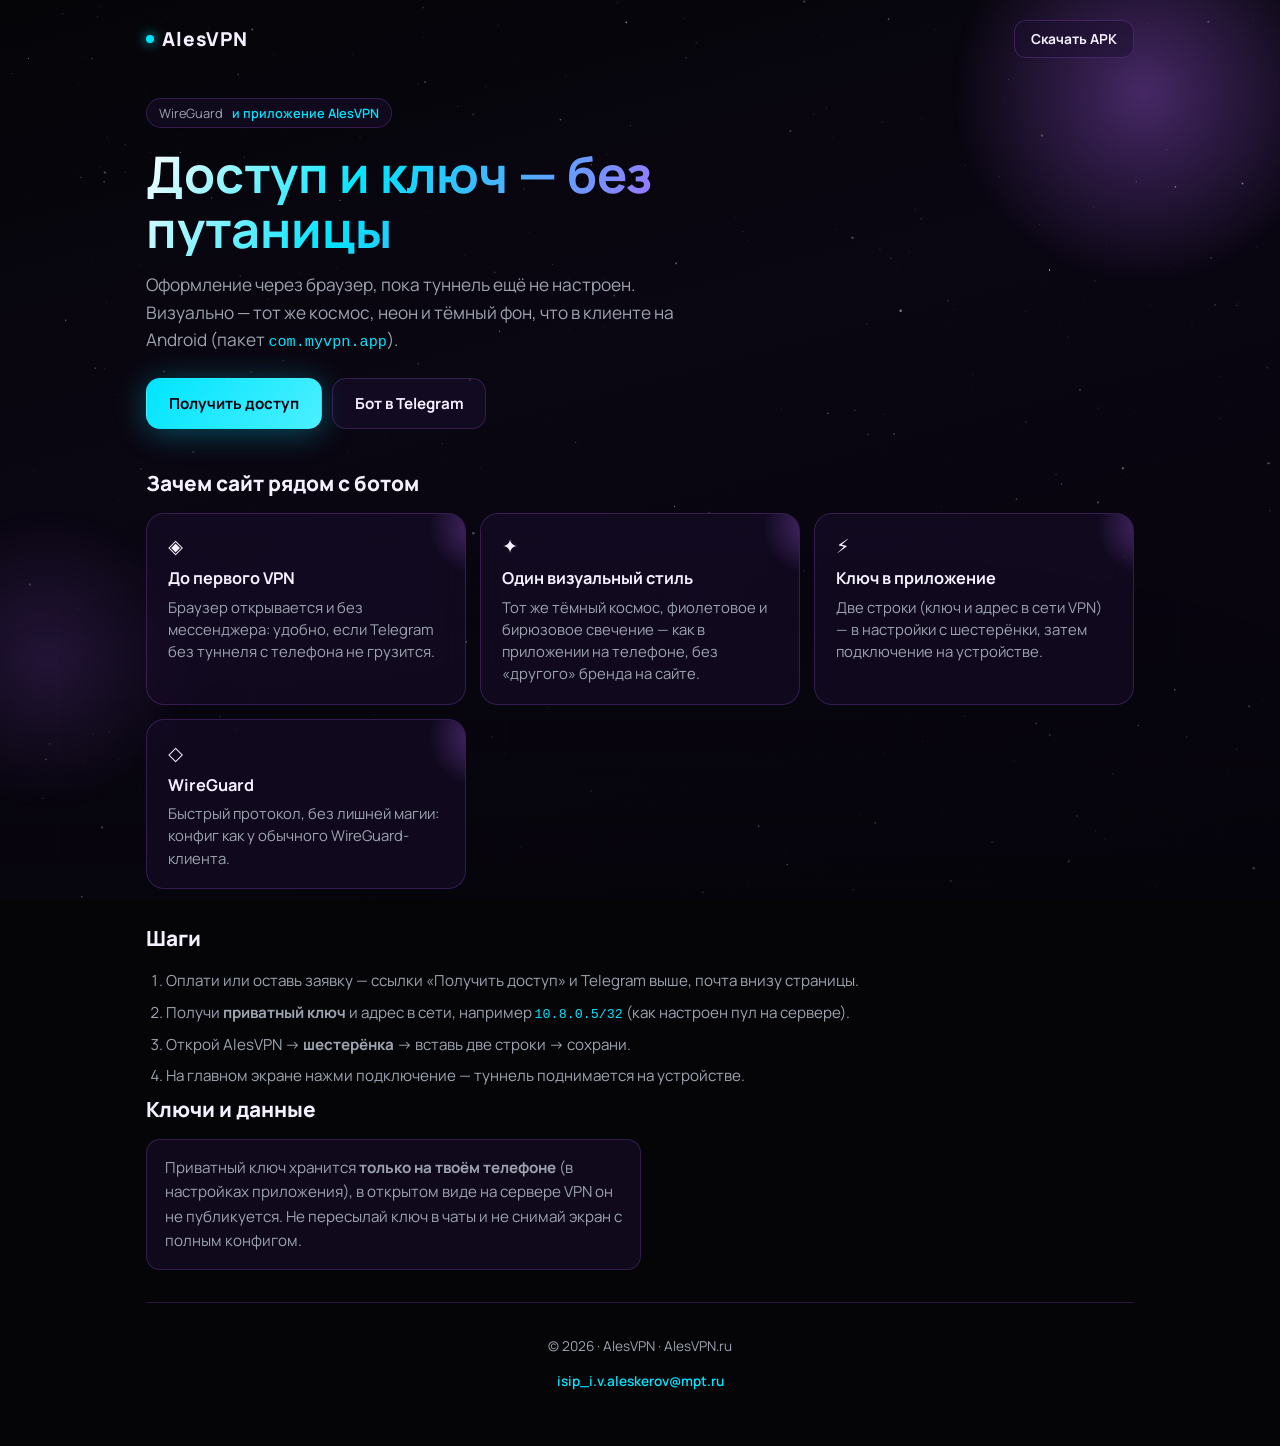
==== web/index.html @ f2de5a27 "button with apk" ====
<!DOCTYPE html>
<html lang="ru">
  <head>
    <meta charset="utf-8" />
    <meta name="viewport" content="width=device-width, initial-scale=1" />
    <meta name="color-scheme" content="dark" />
    <meta name="theme-color" content="#050508" />
    <meta
      name="description"
      content="AlesVPN — WireGuard VPN. Оформление доступа, ключ в приложение для Android. Космическая тёмная тема."
    />
    <meta property="og:title" content="AlesVPN" />
    <meta
      property="og:description"
      content="Доступ и ключ в одном ритме с приложением. WireGuard, неон, тёмный космос."
    />
    <meta property="og:type" content="website" />
    <meta property="og:locale" content="ru_RU" />
    <title>AlesVPN — доступ</title>
    <link rel="icon" href="assets/favicon.svg" type="image/svg+xml" />
    <link rel="preconnect" href="https://fonts.googleapis.com" />
    <link rel="preconnect" href="https://fonts.gstatic.com" crossorigin />
    <link
      href="https://fonts.googleapis.com/css2?family=Manrope:wght@500;600;700;800&display=swap"
      rel="stylesheet"
    />
    <link rel="stylesheet" href="assets/style.css" />
  </head>
  <body>
    <a class="skip-link" href="#content">К содержанию</a>
    <div id="bg" aria-hidden="true">
      <div class="stars-css"></div>
      <div class="stars-css-dense" aria-hidden="true"></div>
      <div class="stars-tile" aria-hidden="true"></div>
      <div class="stars-tile stars-tile-b" aria-hidden="true"></div>
      <canvas id="star-canvas" aria-hidden="true"></canvas>
      <div class="comets" aria-hidden="true">
        <span
          class="comet"
          style="--comet-dur: 13s; --comet-delay: 0s; --comet-rot: atan2(70vh, 85vw); --comet-sx: 5vw; --comet-sy: 8vh; --comet-ex: 90vw; --comet-ey: 78vh; --comet-scale: 0.9"
        ></span>
        <span
          class="comet"
          style="--comet-dur: 17s; --comet-delay: 3.2s; --comet-rot: atan2(48vh, 75vw); --comet-sx: 20vw; --comet-sy: 2vh; --comet-ex: 95vw; --comet-ey: 50vh; --comet-scale: 0.75"
        ></span>
        <span
          class="comet"
          style="--comet-dur: 11s; --comet-delay: 6.5s; --comet-rot: atan2(55vh, 82vw); --comet-sx: -2vw; --comet-sy: 35vh; --comet-ex: 80vw; --comet-ey: 90vh; --comet-scale: 0.65"
        ></span>
        <span
          class="comet"
          style="--comet-dur: 20s; --comet-delay: 1.8s; --comet-rot: atan2(86vh, 69vw); --comet-sx: 3vw; --comet-sy: 2vh; --comet-ex: 72vw; --comet-ey: 88vh; --comet-scale: 0.7"
        ></span>
        <span
          class="comet"
          style="--comet-dur: 15s; --comet-delay: 8.2s; --comet-rot: atan2(38vh, 52vw); --comet-sx: 48vw; --comet-sy: 0vh; --comet-ex: 100vw; --comet-ey: 38vh; --comet-scale: 0.55"
        ></span>
      </div>
      <div class="glow-tr"></div>
      <div class="glow-bl"></div>
      <div class="earth"></div>
    </div>

    <div class="wrap" id="content">
      <header>
        <a class="logo" href="#" aria-label="AlesVPN — наверх">
          <span aria-hidden="true"></span>
          AlesVPN
        </a>
        <a
          class="header-download btn btn-ghost"
          id="link-apk"
          href="assets/alesvpn.apk"
          download="AlesVPN.apk"
          >Скачать APK</a
        >
      </header>

      <p class="pill">WireGuard <b>и приложение AlesVPN</b></p>
      <h1>Доступ и ключ — без путаницы</h1>
      <p class="sub">
        Оформление через браузер, пока туннель ещё не настроен. Визуально — тот
        же космос, неон и тёмный фон, что в клиенте на Android
        (пакет <code>com.myvpn.app</code>).
      </p>

      <p class="dns-hint" id="dns-hint" hidden>
        Если открываешь по <strong>IP</strong> — так и задумано, пока домен
        <strong>alesvpn.ru</strong> полностью не появится в глобальном DNS
        (обычно до суток после регистрации).
      </p>

      <div class="cta">
        <a
          class="btn btn-main"
          id="link-pay"
          href="https://alesvpn.ru/"
          >Получить доступ</a
        >
        <a
          class="btn btn-ghost"
          id="link-tg"
          href="https://t.me/AlesVPN_bot"
          target="_blank"
          rel="noopener noreferrer"
          >Бот в Telegram</a
        >
      </div>

      <h2 id="зачем">Зачем сайт рядом с ботом</h2>
      <div class="grid">
        <div class="card">
          <div class="ic" aria-hidden="true">◈</div>
          <h3>До первого VPN</h3>
          <p>
            Браузер открывается и без мессенджера: удобно, если Telegram без
            туннеля с телефона не грузится.
          </p>
        </div>
        <div class="card">
          <div class="ic" aria-hidden="true">✦</div>
          <h3>Один визуальный стиль</h3>
          <p>
            Тот же тёмный космос, фиолетовое и бирюзовое свечение — как в
            приложении на телефоне, без «другого» бренда на сайте.
          </p>
        </div>
        <div class="card">
          <div class="ic" aria-hidden="true">⚡</div>
          <h3>Ключ в приложение</h3>
          <p>
            Две строки (ключ и адрес в сети VPN) — в настройки с шестерёнки,
            затем подключение на устройстве.
          </p>
        </div>
        <div class="card">
          <div class="ic" aria-hidden="true">◇</div>
          <h3>WireGuard</h3>
          <p>
            Быстрый протокол, без лишней магии: конфиг как у обычного
            WireGuard-клиента.
          </p>
        </div>
      </div>

      <h2 id="шаги">Шаги</h2>
      <ol class="steps">
        <li>
          Оплати или оставь заявку — ссылки «Получить доступ» и Telegram выше, почта
          внизу страницы.
        </li>
        <li>
          Получи <strong>приватный ключ</strong> и адрес в сети, например
          <code>10.8.0.5/32</code> (как настроен пул на сервере).
        </li>
        <li>Открой AlesVPN → <strong>шестерёнка</strong> → вставь две строки → сохрани.</li>
        <li>На главном экране нажми подключение — туннель поднимается на устройстве.</li>
      </ol>

      <h2 id="безопасность">Ключи и данные</h2>
      <p class="security">
        Приватный ключ хранится <strong>только на твоём телефоне</strong> (в
        настройках приложения), в открытом виде на сервере VPN он не
        публикуется. Не пересылай ключ в чаты и не снимай экран с полным
        конфигом.
      </p>

      <footer>
        <p id="y">AlesVPN · AlesVPN.ru</p>
        <p class="footer-email">isip_i.v.aleskerov@mpt.ru</p>
      </footer>
    </div>

    <div
      id="config"
      data-pay="https://alesvpn.ru/"
      data-tg="https://t.me/AlesVPN_bot"
      data-apk="assets/alesvpn.apk"
      hidden
    ></div>
    <script>
      (function () {
        var n = document.getElementById("config");
        if (n) {
          var p = n.getAttribute("data-pay");
          var t = n.getAttribute("data-tg");
          var k = n.getAttribute("data-apk");
          if (p) {
            var a = document.getElementById("link-pay");
            if (a) a.href = p;
          }
          if (t) {
            var b = document.getElementById("link-tg");
            if (b) b.href = t;
          }
          if (k) {
            var d = document.getElementById("link-apk");
            if (d) {
              d.href = k;
            }
          }
        }
        var y = document.getElementById("y");
        if (y) {
          y.textContent =
            "© " + new Date().getFullYear() + " · AlesVPN · AlesVPN.ru";
        }
        var h = document.getElementById("dns-hint");
        if (h && /^\d{1,3}(\.\d{1,3}){3}$/.test(location.hostname)) {
          h.hidden = false;
        }
      })();
    </script>
    <script src="assets/stars.js" defer></script>
  </body>
</html>
---- web/assets/style.css ----
/* AlesVPN — согласовано с Android theme (Color.kt, NeonBackground) */
:root {
  --bg-0: #050508;
  --bg-1: #0a0612;
  --purple: #b366ff;
  --purple-dim: #6b3fa0;
  --cyan: #00e5ff;
  --text: #f5f0ff;
  --muted: #9ca3af;
  --glass: rgba(27, 15, 46, 0.5);
  --line: rgba(179, 102, 255, 0.22);
  --font: "Manrope", system-ui, sans-serif;
}

* {
  box-sizing: border-box;
}
::selection {
  background: color-mix(in srgb, var(--purple) 45%, transparent);
  color: var(--text);
}
html {
  scroll-behavior: smooth;
}
body {
  margin: 0;
  min-height: 100vh;
  color: var(--text);
  font-family: var(--font);
  background: var(--bg-0);
}
.skip-link {
  position: absolute;
  left: -9999px;
  z-index: 100;
  padding: 0.5rem 1rem;
  background: var(--cyan);
  color: #0a040e;
  font-weight: 700;
  border-radius: 8px;
}
.skip-link:focus {
  left: 0.75rem;
  top: 0.75rem;
}

#bg {
  position: fixed;
  inset: 0;
  z-index: 0;
  isolation: isolate;
  background: linear-gradient(165deg, var(--bg-0), var(--bg-1) 40%, #06040c);
  pointer-events: none;
}

.stars-css {
  position: absolute;
  inset: 0;
  background-image: radial-gradient(1.2px 1.2px at 15% 20%, #fff3 0 50%, transparent 52%),
    radial-gradient(1px 1px at 55% 65%, rgba(0, 229, 255, 0.2) 0 50%, transparent 52%),
    radial-gradient(1.4px 1.4px at 82% 30%, #fffa 0 50%, transparent 52%),
    radial-gradient(0.8px 0.8px at 40% 80%, #fff2 0 50%, transparent 52%),
    radial-gradient(1.1px 1.1px at 6% 45%, #fff2 0 50%, transparent 52%),
    radial-gradient(0.9px 0.9px at 33% 12%, rgba(255, 255, 255, 0.2) 0 50%, transparent 52%),
    radial-gradient(1px 1px at 91% 72%, #fff1 0 50%, transparent 52%),
    radial-gradient(0.7px 0.7px at 48% 91%, rgba(0, 229, 255, 0.12) 0 50%, transparent 52%);
  background-size: 110% 110%, 100% 100%, 100% 100%, 100% 100%, 100% 100%, 100% 100%,
    100% 100%, 100% 100%;
  animation: shift 100s ease-in-out infinite;
  opacity: 0.86;
}

/* Статичный плотный слой — мелкие точки по всему экрану */
.stars-css-dense {
  position: absolute;
  inset: 0;
  opacity: 0.68;
  background-image: radial-gradient(0.55px 0.55px at 3% 7%, rgba(255, 255, 255, 0.4), transparent),
    radial-gradient(0.5px 0.5px at 11% 19%, rgba(255, 255, 255, 0.32), transparent),
    radial-gradient(0.45px 0.45px at 19% 4%, rgba(0, 229, 255, 0.2), transparent),
    radial-gradient(0.5px 0.5px at 27% 14%, rgba(255, 255, 255, 0.28), transparent),
    radial-gradient(0.55px 0.55px at 35% 28%, rgba(255, 255, 255, 0.35), transparent),
    radial-gradient(0.4px 0.4px at 44% 9%, rgba(255, 255, 255, 0.25), transparent),
    radial-gradient(0.5px 0.5px at 52% 21%, rgba(179, 102, 255, 0.18), transparent),
    radial-gradient(0.45px 0.45px at 60% 6%, rgba(255, 255, 255, 0.3), transparent),
    radial-gradient(0.5px 0.5px at 68% 18%, rgba(255, 255, 255, 0.26), transparent),
    radial-gradient(0.45px 0.45px at 76% 3%, rgba(0, 229, 255, 0.15), transparent),
    radial-gradient(0.5px 0.5px at 84% 15%, rgba(255, 255, 255, 0.33), transparent),
    radial-gradient(0.4px 0.4px at 92% 27%, rgba(255, 255, 255, 0.22), transparent),
    radial-gradient(0.5px 0.5px at 8% 35%, rgba(255, 255, 255, 0.3), transparent),
    radial-gradient(0.45px 0.45px at 16% 48%, rgba(255, 255, 255, 0.25), transparent),
    radial-gradient(0.5px 0.5px at 24% 40%, rgba(0, 229, 255, 0.14), transparent),
    radial-gradient(0.45px 0.45px at 32% 55%, rgba(255, 255, 255, 0.35), transparent),
    radial-gradient(0.5px 0.5px at 40% 45%, rgba(255, 255, 255, 0.28), transparent),
    radial-gradient(0.4px 0.4px at 48% 62%, rgba(179, 102, 255, 0.12), transparent),
    radial-gradient(0.5px 0.5px at 56% 50%, rgba(255, 255, 255, 0.32), transparent),
    radial-gradient(0.45px 0.45px at 64% 38%, rgba(255, 255, 255, 0.2), transparent),
    radial-gradient(0.5px 0.5px at 72% 57%, rgba(255, 255, 255, 0.27), transparent),
    radial-gradient(0.4px 0.4px at 80% 44%, rgba(0, 229, 255, 0.12), transparent),
    radial-gradient(0.5px 0.5px at 88% 52%, rgba(255, 255, 255, 0.34), transparent),
    radial-gradient(0.45px 0.45px at 96% 64%, rgba(255, 255, 255, 0.24), transparent),
    radial-gradient(0.5px 0.5px at 4% 72%, rgba(255, 255, 255, 0.3), transparent),
    radial-gradient(0.4px 0.4px at 13% 80%, rgba(255, 255, 255, 0.22), transparent),
    radial-gradient(0.5px 0.5px at 22% 68%, rgba(255, 255, 255, 0.32), transparent),
    radial-gradient(0.45px 0.45px at 31% 90%, rgba(0, 229, 255, 0.15), transparent),
    radial-gradient(0.5px 0.5px at 39% 75%, rgba(255, 255, 255, 0.26), transparent),
    radial-gradient(0.45px 0.45px at 47% 88%, rgba(255, 255, 255, 0.2), transparent),
    radial-gradient(0.4px 0.4px at 55% 70%, rgba(255, 255, 255, 0.28), transparent),
    radial-gradient(0.5px 0.5px at 63% 95%, rgba(179, 102, 255, 0.1), transparent),
    radial-gradient(0.5px 0.5px at 71% 78%, rgba(255, 255, 255, 0.33), transparent),
    radial-gradient(0.45px 0.45px at 79% 85%, rgba(255, 255, 255, 0.25), transparent),
    radial-gradient(0.5px 0.5px at 87% 73%, rgba(0, 229, 255, 0.11), transparent),
    radial-gradient(0.4px 0.4px at 95% 90%, rgba(255, 255, 255, 0.3), transparent),
    radial-gradient(0.45px 0.45px at 2% 58%, rgba(255, 255, 255, 0.2), transparent),
    radial-gradient(0.5px 0.5px at 97% 40%, rgba(255, 255, 255, 0.28), transparent);
  pointer-events: none;
}

/* Плитка 56×56 — повтор по всему вьюпорту, сотни мелких точек */
.stars-tile {
  position: absolute;
  inset: 0;
  pointer-events: none;
  opacity: 0.52;
  background-size: 56px 56px;
  background-repeat: repeat;
  background-image: radial-gradient(0.5px 0.5px at 3px 2px, rgba(255, 255, 255, 0.45), transparent),
    radial-gradient(0.4px 0.4px at 20px 20px, rgba(255, 255, 255, 0.32), transparent),
    radial-gradient(0.45px 0.45px at 37px 33px, rgba(0, 229, 255, 0.18), transparent),
    radial-gradient(0.35px 0.35px at 2px 4px, rgba(255, 255, 255, 0.25), transparent),
    radial-gradient(0.4px 0.4px at 19px 17px, rgba(255, 255, 255, 0.3), transparent),
    radial-gradient(0.4px 0.4px at 36px 30px, rgba(255, 255, 255, 0.22), transparent),
    radial-gradient(0.45px 0.45px at 12px 0px, rgba(255, 255, 255, 0.28), transparent),
    radial-gradient(0.35px 0.35px at 26px 13px, rgba(179, 102, 255, 0.12), transparent),
    radial-gradient(0.4px 0.4px at 11px 39px, rgba(255, 255, 255, 0.33), transparent),
    radial-gradient(0.4px 0.4px at 28px 6px, rgba(0, 229, 255, 0.1), transparent),
    radial-gradient(0.4px 0.4px at 45px 1px, rgba(255, 255, 255, 0.2), transparent),
    radial-gradient(0.4px 0.4px at 9px 18px, rgba(255, 255, 255, 0.26), transparent),
    radial-gradient(0.35px 0.35px at 1px 12px, rgba(255, 255, 255, 0.2), transparent),
    radial-gradient(0.4px 0.4px at 33px 2px, rgba(255, 255, 255, 0.3), transparent),
    radial-gradient(0.4px 0.4px at 50px 8px, rgba(255, 255, 255, 0.15), transparent),
    radial-gradient(0.4px 0.4px at 6px 25px, rgba(255, 255, 255, 0.28), transparent),
    radial-gradient(0.35px 0.35px at 15px 8px, rgba(0, 229, 255, 0.12), transparent),
    radial-gradient(0.45px 0.45px at 32px 21px, rgba(255, 255, 255, 0.24), transparent),
    radial-gradient(0.35px 0.35px at 42px 12px, rgba(255, 255, 255, 0.2), transparent),
    radial-gradient(0.4px 0.4px at 24px 38px, rgba(255, 255, 255, 0.3), transparent);
}
.stars-tile-b {
  opacity: 0.38;
  background-position: 28px 14px;
  background-image: radial-gradient(0.45px 0.45px at 11px 2px, rgba(255, 255, 255, 0.3), transparent),
    radial-gradient(0.4px 0.4px at 2px 13px, rgba(255, 255, 255, 0.25), transparent),
    radial-gradient(0.4px 0.4px at 21px 24px, rgba(0, 229, 255, 0.12), transparent),
    radial-gradient(0.35px 0.35px at 40px 35px, rgba(255, 255, 255, 0.22), transparent),
    radial-gradient(0.4px 0.4px at 3px 46px, rgba(255, 255, 255, 0.28), transparent),
    radial-gradient(0.4px 0.4px at 22px 1px, rgba(255, 255, 255, 0.2), transparent),
    radial-gradient(0.4px 0.4px at 41px 12px, rgba(255, 255, 255, 0.26), transparent),
    radial-gradient(0.35px 0.35px at 2px 23px, rgba(255, 255, 255, 0.18), transparent),
    radial-gradient(0.45px 0.45px at 21px 34px, rgba(179, 102, 255, 0.1), transparent),
    radial-gradient(0.4px 0.4px at 40px 45px, rgba(255, 255, 255, 0.3), transparent),
    radial-gradient(0.4px 0.4px at 1px 0px, rgba(255, 255, 255, 0.2), transparent),
    radial-gradient(0.4px 0.4px at 20px 11px, rgba(0, 229, 255, 0.1), transparent),
    radial-gradient(0.35px 0.35px at 0px 33px, rgba(255, 255, 255, 0.24), transparent),
    radial-gradient(0.4px 0.4px at 19px 44px, rgba(255, 255, 255, 0.22), transparent),
    radial-gradient(0.4px 0.4px at 38px 1px, rgba(255, 255, 255, 0.26), transparent),
    radial-gradient(0.4px 0.4px at 17px 10px, rgba(255, 255, 255, 0.2), transparent),
    radial-gradient(0.4px 0.4px at 36px 21px, rgba(255, 255, 255, 0.32), transparent),
    radial-gradient(0.4px 0.4px at 15px 32px, rgba(255, 255, 255, 0.2), transparent),
    radial-gradient(0.4px 0.4px at 34px 43px, rgba(255, 255, 255, 0.15), transparent);
}

.comets {
  position: absolute;
  inset: 0;
  z-index: 1;
  overflow: hidden;
  pointer-events: none;
}
.comet {
  --comet-dur: 14s;
  --comet-delay: 0s;
  --comet-rot: 35deg;
  --comet-sx: 0;
  --comet-sy: 0;
  --comet-ex: 0;
  --comet-ey: 0;
  --comet-scale: 0.8;
  position: absolute;
  left: 0;
  top: 0;
  width: clamp(64px, 8vw, 100px);
  height: 2px;
  margin-left: -1px;
  border-radius: 1px;
  /* Хвост сзади: яркий «нос» в +local X, совпадает с направлением полёта после rotate(atan2(Δy,Δx)) */
  background: linear-gradient(
    90deg,
    transparent 0%,
    rgba(179, 102, 255, 0.1) 40%,
    rgba(0, 230, 255, 0.28) 62%,
    rgba(255, 255, 255, 0.9) 100%
  );
  box-shadow: 0 0 4px color-mix(in srgb, var(--cyan) 30%, transparent),
    0 0 6px color-mix(in srgb, var(--cyan) 6%, transparent);
  opacity: 0;
  transform: translate(var(--comet-sx), var(--comet-sy)) rotate(var(--comet-rot)) scale(var(--comet-scale));
  animation: comet-streak var(--comet-dur) linear infinite;
  animation-delay: var(--comet-delay);
}
@keyframes comet-streak {
  0% {
    opacity: 0;
    transform: translate(var(--comet-sx), var(--comet-sy)) rotate(var(--comet-rot)) scale(var(--comet-scale));
  }
  5% {
    opacity: 0.9;
  }
  90% {
    opacity: 0.72;
  }
  100% {
    opacity: 0;
    transform: translate(var(--comet-ex), var(--comet-ey)) rotate(var(--comet-rot)) scale(calc(var(--comet-scale) * 0.8));
  }
}

@keyframes shift {
  0%,
  100% {
    transform: translate(0, 0);
  }
  50% {
    transform: translate(1%, -0.5%);
  }
}

.glow-tr {
  z-index: 2;
  position: absolute;
  top: -12%;
  right: -5%;
  width: min(400px, 45vw);
  height: min(400px, 45vw);
  background: radial-gradient(
    circle,
    color-mix(in srgb, var(--purple) 36%, transparent) 0%,
    transparent 68%
  );
  filter: blur(2px);
  animation: bob 20s ease-in-out infinite;
}
.glow-bl {
  z-index: 2;
  position: absolute;
  bottom: 10%;
  left: -8%;
  width: min(300px, 40vw);
  height: min(300px, 40vw);
  background: radial-gradient(
    circle,
    color-mix(in srgb, var(--purple-dim) 28%, transparent) 0%,
    transparent 70%
  );
  filter: blur(2px);
  animation: bob 24s ease-in-out -6s infinite;
}
@keyframes bob {
  0%,
  100% {
    transform: translate(0, 0);
  }
  50% {
    transform: translate(-6px, 4px) scale(1.03);
  }
}

.earth {
  z-index: 2;
  position: absolute;
  left: 0;
  right: 0;
  bottom: 0;
  height: 36vh;
  max-height: 380px;
  border-radius: 100% 100% 0 0;
  background: linear-gradient(180deg, transparent, rgba(5, 5, 8, 0.88)),
    repeating-linear-gradient(90deg, transparent 0 39px, rgba(0, 229, 255, 0.05) 39px 40px),
    repeating-linear-gradient(0deg, transparent 0 25px, rgba(179, 102, 255, 0.05) 25px 26px);
  transform: scale(1.12);
  transform-origin: bottom;
  opacity: 0.45;
  mask-image: linear-gradient(180deg, #0004, #000a);
}
#star-canvas {
  /* Внутри #bg, над CSS-слоями: иначе #bg рисовался бы поверх canvas (старый баг). */
  position: absolute;
  inset: 0;
  z-index: 1;
  pointer-events: none;
  opacity: 0.9;
}

.wrap {
  position: relative;
  z-index: 1;
  max-width: 1024px;
  margin: 0 auto;
  padding: 1rem 1.15rem 3.5rem;
}
header {
  display: flex;
  flex-wrap: wrap;
  align-items: center;
  justify-content: space-between;
  gap: 0.75rem;
  padding: 0.25rem 0 1.75rem;
}
header .header-download {
  padding: 0.52rem 1rem;
  font-size: 0.86rem;
  border-radius: 12px;
  white-space: nowrap;
}
.logo {
  display: inline-flex;
  align-items: center;
  gap: 0.5rem;
  text-decoration: none;
  color: var(--text);
  font-weight: 800;
  font-size: 1.2rem;
  letter-spacing: 0.04em;
}
.logo span {
  width: 8px;
  height: 8px;
  border-radius: 50%;
  background: var(--cyan);
  box-shadow: 0 0 12px var(--cyan);
}
nav.nav a {
  color: var(--muted);
  text-decoration: none;
  font-weight: 600;
  font-size: 0.88rem;
  margin-left: 0.85rem;
}
nav.nav a:first-of-type {
  margin-left: 0;
}
nav.nav a:hover {
  color: var(--text);
}
nav.nav a:focus-visible {
  outline: 2px solid var(--cyan);
  outline-offset: 4px;
  border-radius: 6px;
  color: var(--text);
}

h1 {
  font-size: clamp(2.1rem, 5.5vw, 3.15rem);
  line-height: 1.1;
  margin: 0 0 0.9rem;
  max-width: 16ch;
  background: linear-gradient(120deg, #fff, var(--cyan) 40%, var(--purple));
  -webkit-background-clip: text;
  background-clip: text;
  color: transparent;
}
.sub {
  color: var(--muted);
  max-width: 50ch;
  line-height: 1.6;
  font-size: 1.08rem;
  margin: 0 0 1.5rem;
}
.pill {
  display: inline-block;
  font-size: 0.8rem;
  color: var(--muted);
  border: 1px solid var(--line);
  padding: 0.3rem 0.75rem;
  border-radius: 999px;
  margin-bottom: 1.1rem;
  background: var(--glass);
}
.pill b {
  color: var(--cyan);
  font-weight: 600;
  margin-left: 0.35rem;
}
.dns-hint {
  font-size: 0.86rem;
  line-height: 1.5;
  color: var(--muted);
  background: color-mix(in srgb, var(--cyan) 6%, var(--bg-0));
  border: 1px solid color-mix(in srgb, var(--cyan) 22%, transparent);
  border-radius: 12px;
  padding: 0.75rem 1rem;
  margin: 0 0 1.25rem;
  max-width: 55ch;
}
.dns-hint strong {
  color: var(--text);
  font-weight: 600;
}
.cta {
  display: flex;
  flex-wrap: wrap;
  gap: 0.65rem;
  margin: 0 0 2.5rem;
}
.btn {
  display: inline-flex;
  align-items: center;
  justify-content: center;
  padding: 0.86rem 1.35rem;
  border-radius: 14px;
  font-weight: 700;
  font-size: 0.95rem;
  text-decoration: none;
  border: 1px solid transparent;
  cursor: pointer;
  font-family: inherit;
  transition: 0.18s box-shadow, 0.12s transform;
}
.btn:hover {
  transform: translateY(-1px);
}
.btn:active {
  transform: scale(0.98);
}
.btn-main {
  color: #0a040e;
  background: linear-gradient(130deg, var(--cyan), #4befff);
  box-shadow: 0 4px 32px color-mix(in srgb, var(--cyan) 32%, transparent);
}
.btn-ghost {
  color: var(--text);
  background: var(--glass);
  border-color: var(--line);
}
.btn-ghost:hover {
  border-color: color-mix(in srgb, var(--cyan) 50%, var(--line));
  background: color-mix(in srgb, var(--glass), var(--cyan) 8%);
}
.btn:focus-visible {
  outline: 2px solid var(--cyan);
  outline-offset: 3px;
}
.security {
  margin: 0 0 2rem;
  max-width: 55ch;
  line-height: 1.6;
  font-size: 0.95rem;
  color: var(--muted);
  padding: 1rem 1.1rem;
  border-radius: 14px;
  background: var(--glass);
  border: 1px solid var(--line);
}

h2 {
  font-size: 1.3rem;
  font-weight: 800;
  margin: 0 0 1rem;
  scroll-margin-top: 5rem;
}
.grid {
  display: grid;
  grid-template-columns: repeat(auto-fit, minmax(240px, 1fr));
  gap: 0.9rem;
  margin-bottom: 2.2rem;
}
.card {
  padding: 1.2rem 1.3rem;
  border-radius: 18px;
  background: var(--glass);
  border: 1px solid var(--line);
  backdrop-filter: blur(12px);
  position: relative;
  overflow: hidden;
}
.card::before {
  content: "";
  position: absolute;
  top: -20%;
  right: -20%;
  width: 100px;
  height: 100px;
  background: radial-gradient(
    circle,
    color-mix(in srgb, var(--purple) 35%, transparent) 0%,
    transparent 70%
  );
  pointer-events: none;
}
.card h3 {
  margin: 0 0 0.4rem;
  font-size: 1.02rem;
}
.card p {
  margin: 0;
  color: var(--muted);
  font-size: 0.93rem;
  line-height: 1.5;
}
.ic {
  font-size: 1.2rem;
  margin-bottom: 0.5rem;
}
ol.steps {
  margin: 0;
  padding-left: 1.2rem;
  color: var(--muted);
  line-height: 1.7;
  font-size: 0.95rem;
}
ol.steps li {
  margin-bottom: 0.35rem;
}
code {
  font-size: 0.88em;
  color: var(--cyan);
}
footer {
  margin-top: 1.5rem;
  padding-top: 1.2rem;
  border-top: 1px solid var(--line);
  text-align: center;
  color: var(--muted);
  font-size: 0.85rem;
  line-height: 1.55;
}
footer a {
  color: var(--cyan);
  text-decoration: none;
}
footer a:hover {
  text-decoration: underline;
}
footer .footer-email {
  color: var(--cyan);
  margin: 0;
  font-weight: 600;
  user-select: all;
}
@media (prefers-reduced-motion: reduce) {
  .glow-tr,
  .glow-bl,
  .stars-css,
  #star-canvas {
    animation: none;
  }
  .comets {
    display: none;
  }
  .stars-css-dense {
    opacity: 0.35;
  }
  .stars-tile,
  .stars-tile-b {
    opacity: 0.22;
  }
}
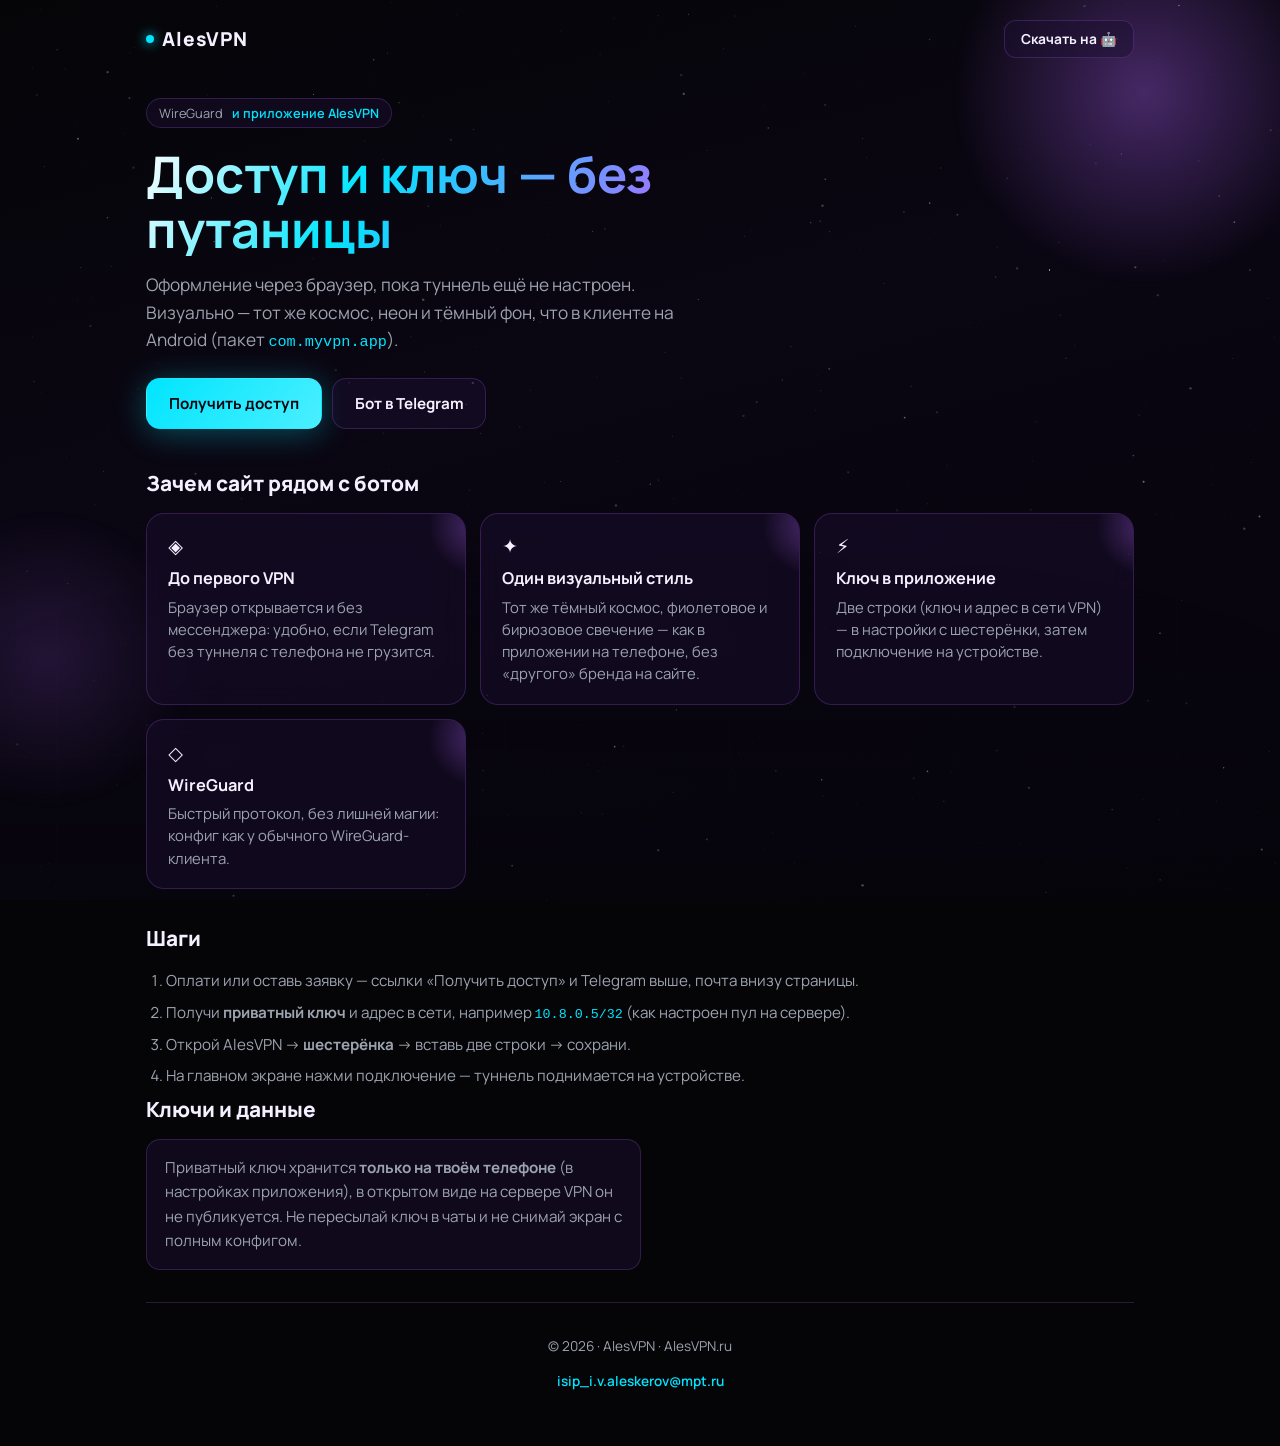
==== commit aefece65: "Update index.html" ====
--- a/web/index.html
+++ b/web/index.html
@@ -72,7 +72,7 @@
           id="link-apk"
           href="assets/alesvpn.apk"
           download="AlesVPN.apk"
-          >Скачать APK</a
+          >Скачать на 🤖</a
         >
       </header>
 
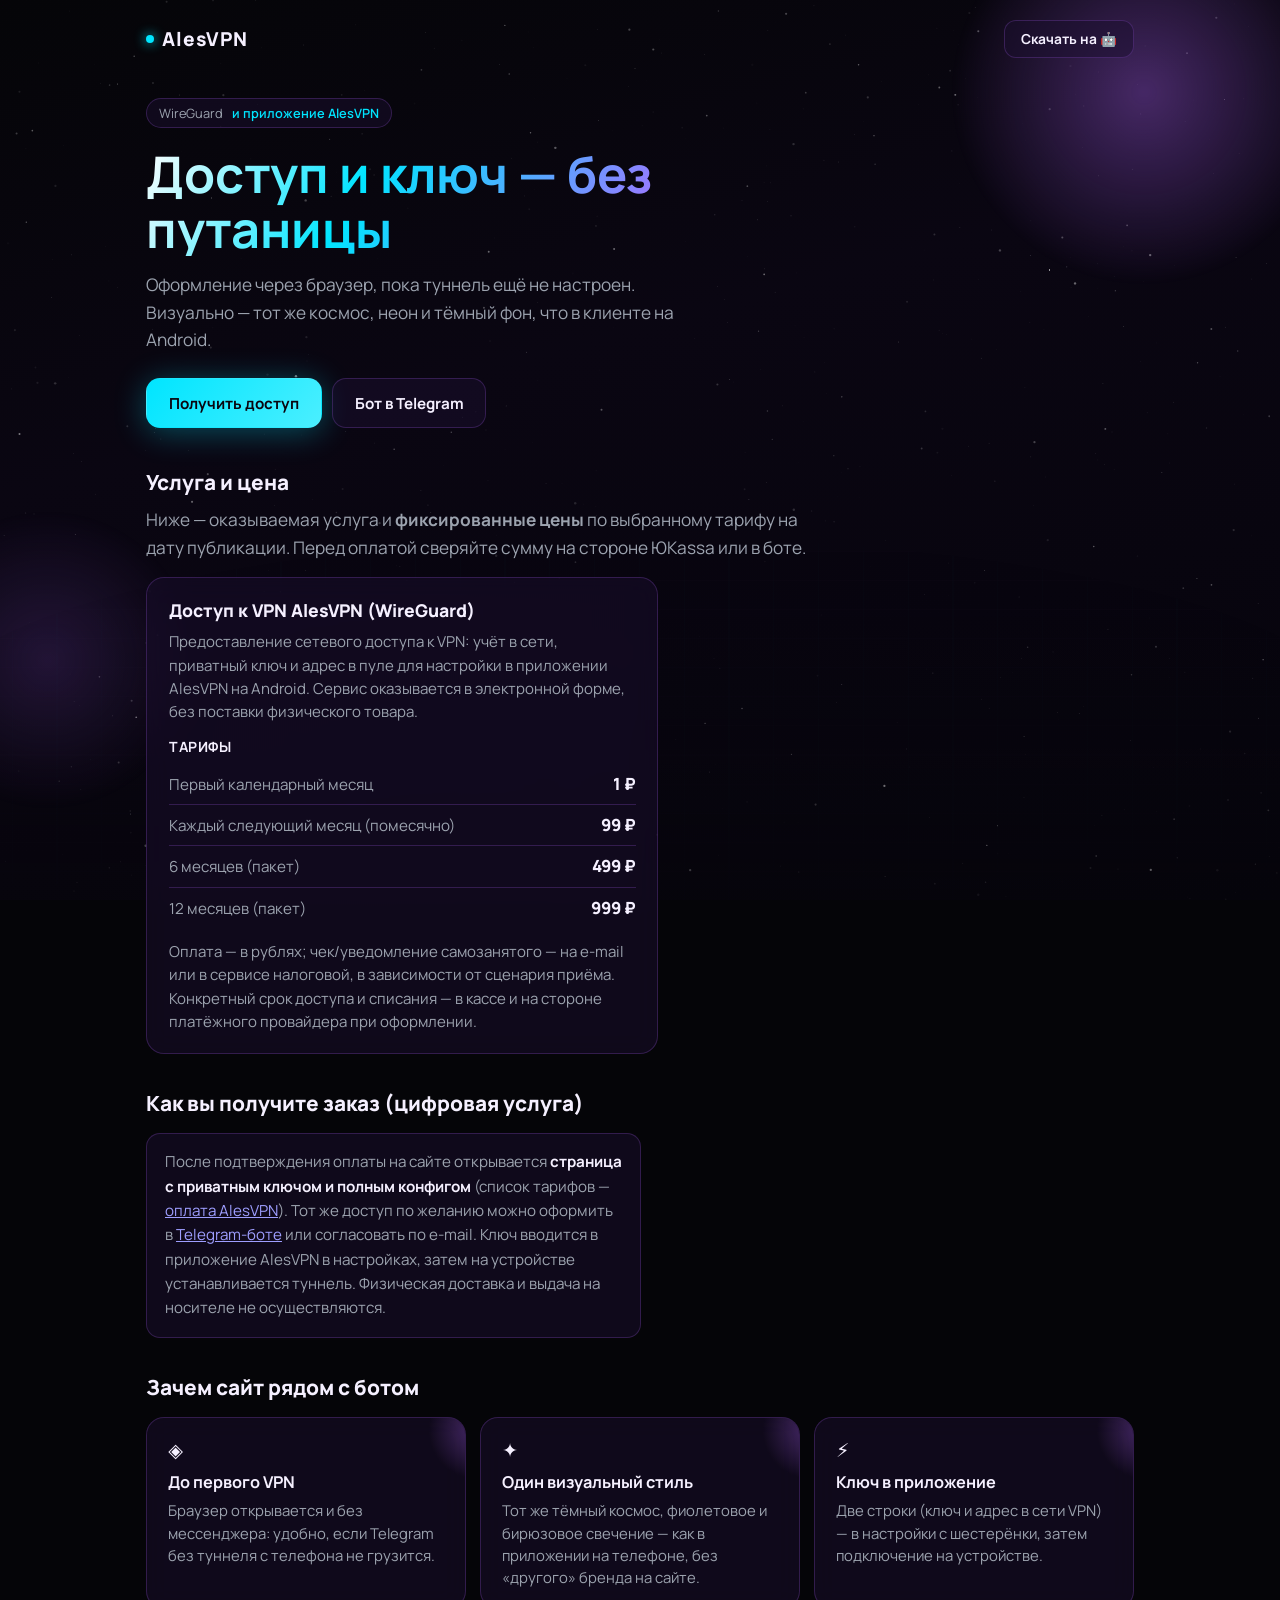
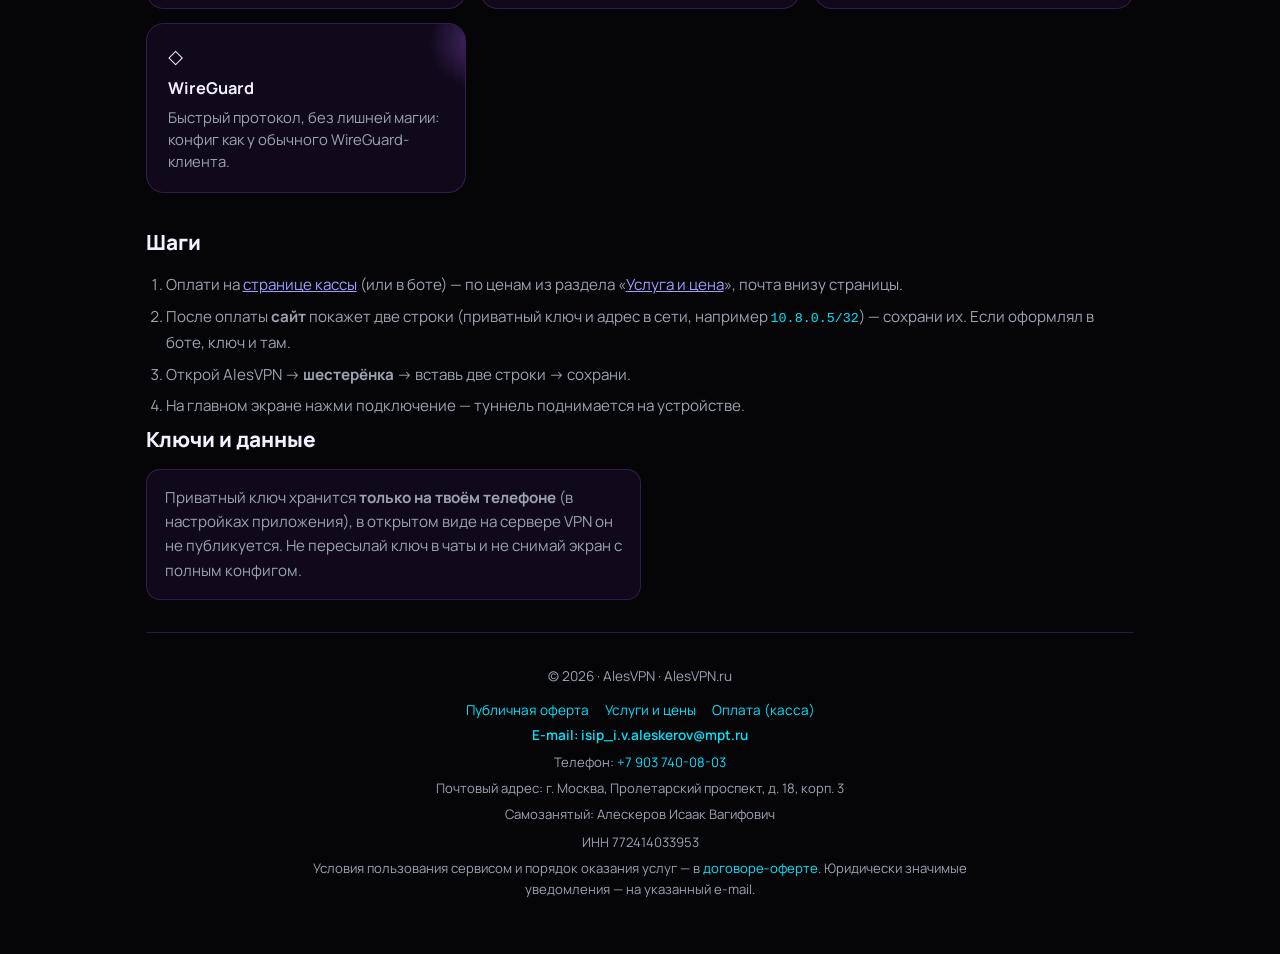
==== commit 0da1a682: "UPPPPD WEB" ====
--- a/web/index.html
+++ b/web/index.html
@@ -80,8 +80,7 @@
       <h1>Доступ и ключ — без путаницы</h1>
       <p class="sub">
         Оформление через браузер, пока туннель ещё не настроен. Визуально — тот
-        же космос, неон и тёмный фон, что в клиенте на Android
-        (пакет <code>com.myvpn.app</code>).
+        же космос, неон и тёмный фон, что в клиенте на Android.
       </p>
 
       <p class="dns-hint" id="dns-hint" hidden>
@@ -94,7 +93,7 @@
         <a
           class="btn btn-main"
           id="link-pay"
-          href="https://alesvpn.ru/"
+          href="/pay/"
           >Получить доступ</a
         >
         <a
@@ -107,6 +106,48 @@
         >
       </div>
 
+      <h2 id="услуги">Услуга и цена</h2>
+      <p class="sub sub-tight">
+        Ниже — оказываемая услуга и <strong>фиксированные цены</strong> по
+        выбранному тарифу на дату публикации. Перед оплатой сверяйте сумму на
+        стороне ЮKassa или в боте.
+      </p>
+      <div class="product-offer">
+        <h3>Доступ к VPN AlesVPN (WireGuard)</h3>
+        <p>
+          Предоставление сетевого доступа к VPN: учёт в сети, приватный ключ и
+          адрес в пуле для настройки в приложении AlesVPN на Android. Сервис
+          оказывается в электронной форме, без поставки физического товара.
+        </p>
+        <p class="price-tiers-title">Тарифы</p>
+        <ul class="price-tiers">
+          <li><span>Первый календарный месяц</span> <strong>1 ₽</strong></li>
+          <li>
+            <span>Каждый следующий месяц (помесячно)</span> <strong>99 ₽</strong>
+          </li>
+          <li><span>6 месяцев (пакет)</span> <strong>499 ₽</strong></li>
+          <li><span>12 месяцев (пакет)</span> <strong>999 ₽</strong></li>
+        </ul>
+        <p>
+          Оплата — в рублях; чек/уведомление самозанятого — на e-mail или в
+          сервисе налоговой, в зависимости от сценария приёма. Конкретный срок
+          доступа и списания — в кассе и на стороне платёжного провайдера при
+          оформлении.
+        </p>
+      </div>
+
+      <h2 id="получение">Как вы получите заказ (цифровая услуга)</h2>
+      <div class="delivery-block" id="доставка">
+        После подтверждения оплаты на сайте открывается <strong>страница с
+        приватным ключом и полным конфигом</strong> (список тарифов —
+        <a href="/pay/">оплата AlesVPN</a>). Тот же доступ по желанию можно
+        оформить в <a href="https://t.me/AlesVPN_bot">Telegram-боте</a> или
+        согласовать по e-mail. Ключ вводится в приложение
+        AlesVPN в настройках, затем на устройстве
+        устанавливается туннель. Физическая доставка и выдача на носителе не
+        осуществляются.
+      </div>
+
       <h2 id="зачем">Зачем сайт рядом с ботом</h2>
       <div class="grid">
         <div class="card">
@@ -146,12 +187,14 @@
       <h2 id="шаги">Шаги</h2>
       <ol class="steps">
         <li>
-          Оплати или оставь заявку — ссылки «Получить доступ» и Telegram выше, почта
+          Оплати на <a href="/pay/">странице кассы</a> (или в боте) — по ценам
+          из раздела «<a href="#услуги">Услуга и цена</a>», почта
           внизу страницы.
         </li>
         <li>
-          Получи <strong>приватный ключ</strong> и адрес в сети, например
-          <code>10.8.0.5/32</code> (как настроен пул на сервере).
+          После оплаты <strong>сайт</strong> покажет две строки (приватный ключ и
+          адрес в сети, например <code>10.8.0.5/32</code>) — сохрани их. Если
+          оформлял в боте, ключ и там.
         </li>
         <li>Открой AlesVPN → <strong>шестерёнка</strong> → вставь две строки → сохрани.</li>
         <li>На главном экране нажми подключение — туннель поднимается на устройстве.</li>
@@ -167,13 +210,25 @@
 
       <footer>
         <p id="y">AlesVPN · AlesVPN.ru</p>
-        <p class="footer-email">isip_i.v.aleskerov@mpt.ru</p>
+        <p class="foot-links">
+          <a href="oferta.html">Публичная оферта</a>
+          <a href="#услуги">Услуги и цены</a>
+          <a href="/pay/">Оплата (касса)</a>
+        </p>
+        <p class="footer-email">E-mail: isip_i.v.aleskerov@mpt.ru</p>
+        <p class="foot-req">Телефон: <a href="tel:+79037400803">+7 903 740-08-03</a></p>
+        <p class="foot-req">Почтовый адрес: г. Москва, Пролетарский проспект, д. 18, корп. 3</p>
+        <p class="foot-req">Самозанятый: Алескеров Исаак Вагифович</p>
+        <p class="footer-inn">ИНН 772414033953</p>
+        <p class="foot-legal">Условия пользования сервисом и порядок оказания услуг — в
+          <a href="oferta.html">договоре-оферте</a>. Юридически значимые уведомления
+          — на указанный e-mail.</p>
       </footer>
     </div>
 
     <div
       id="config"
-      data-pay="https://alesvpn.ru/"
+      data-pay="/pay/"
       data-tg="https://t.me/AlesVPN_bot"
       data-apk="assets/alesvpn.apk"
       hidden
--- a/web/assets/style.css
+++ b/web/assets/style.css
@@ -375,6 +375,10 @@
   font-size: 1.08rem;
   margin: 0 0 1.5rem;
 }
+.sub-tight {
+  margin: -0.4rem 0 1rem;
+  max-width: 60ch;
+}
 .pill {
   display: inline-block;
   font-size: 0.8rem;
@@ -546,6 +550,169 @@
   font-weight: 600;
   user-select: all;
 }
+footer .footer-inn {
+  margin: 0.5rem 0 0;
+  color: var(--muted);
+  font-size: 0.82rem;
+  user-select: all;
+}
+footer .foot-req,
+footer .foot-legal {
+  margin: 0.35rem 0 0;
+  max-width: 42rem;
+  margin-left: auto;
+  margin-right: auto;
+  font-size: 0.82rem;
+  user-select: text;
+}
+footer .foot-links {
+  margin: 0.75rem 0 0.25rem;
+  display: flex;
+  flex-wrap: wrap;
+  gap: 0.5rem 1rem;
+  justify-content: center;
+  align-items: center;
+}
+.product-offer {
+  max-width: 32rem;
+  margin: 0 0 2.2rem;
+  padding: 1.25rem 1.35rem;
+  border-radius: 18px;
+  background: var(--glass);
+  border: 1px solid var(--line);
+  backdrop-filter: blur(12px);
+  position: relative;
+  overflow: hidden;
+}
+.product-offer::before {
+  content: "";
+  position: absolute;
+  top: -25%;
+  right: -15%;
+  width: 120px;
+  height: 120px;
+  background: radial-gradient(
+    circle,
+    color-mix(in srgb, var(--cyan) 25%, transparent) 0%,
+    transparent 70%
+  );
+  pointer-events: none;
+}
+.product-offer h3 {
+  margin: 0 0 0.5rem;
+  font-size: 1.1rem;
+  font-weight: 800;
+}
+.product-offer .price {
+  font-size: 1.45rem;
+  font-weight: 800;
+  color: var(--text);
+  margin: 0.4rem 0 0.6rem;
+  letter-spacing: 0.02em;
+}
+.product-offer .price-tiers-title {
+  margin: 0.8rem 0 0.35rem;
+  font-size: 0.88rem;
+  font-weight: 700;
+  color: var(--text);
+  text-transform: uppercase;
+  letter-spacing: 0.04em;
+}
+.product-offer .price-tiers {
+  list-style: none;
+  margin: 0 0 0.75rem;
+  padding: 0;
+  font-size: 0.95rem;
+  line-height: 1.45;
+  color: var(--muted);
+}
+.product-offer .price-tiers li {
+  display: flex;
+  justify-content: space-between;
+  align-items: baseline;
+  gap: 1rem;
+  padding: 0.5rem 0;
+  border-bottom: 1px solid var(--line);
+  flex-wrap: wrap;
+}
+.product-offer .price-tiers li:last-of-type {
+  border-bottom: none;
+}
+.product-offer .price-tiers strong {
+  color: var(--text);
+  font-size: 1.05rem;
+  font-weight: 800;
+  white-space: nowrap;
+}
+.product-offer p {
+  margin: 0;
+  color: var(--muted);
+  font-size: 0.94rem;
+  line-height: 1.55;
+}
+.product-offer p + p {
+  margin-top: 0.6rem;
+}
+.delivery-block {
+  margin: 0 0 2.2rem;
+  max-width: 55ch;
+  line-height: 1.6;
+  font-size: 0.95rem;
+  color: var(--muted);
+  padding: 1rem 1.1rem;
+  border-radius: 14px;
+  background: var(--glass);
+  border: 1px solid var(--line);
+}
+.delivery-block strong {
+  color: var(--text);
+}
+.oferta-article {
+  max-width: 60ch;
+  margin: 0 auto 2rem;
+  color: var(--muted);
+  font-size: 0.95rem;
+  line-height: 1.65;
+}
+.oferta-article h1 {
+  font-size: 1.5rem;
+  font-weight: 800;
+  color: var(--text);
+  margin: 0 0 0.5rem;
+}
+.oferta-article h2 {
+  font-size: 1.1rem;
+  font-weight: 800;
+  color: var(--text);
+  margin: 1.5rem 0 0.5rem;
+}
+.oferta-article p {
+  margin: 0 0 0.75rem;
+}
+.oferta-article ol,
+.oferta-article ul {
+  margin: 0 0 0.75rem;
+  padding-left: 1.2rem;
+}
+.oferta-article li {
+  margin-bottom: 0.35rem;
+}
+.oferta-meta {
+  font-size: 0.88rem;
+  color: var(--muted);
+  margin: 0 0 1.5rem;
+}
+.oferta-back {
+  display: inline-block;
+  margin: 0 0 1.5rem;
+  color: var(--cyan);
+  text-decoration: none;
+  font-size: 0.92rem;
+  font-weight: 600;
+}
+.oferta-back:hover {
+  text-decoration: underline;
+}
 @media (prefers-reduced-motion: reduce) {
   .glow-tr,
   .glow-bl,
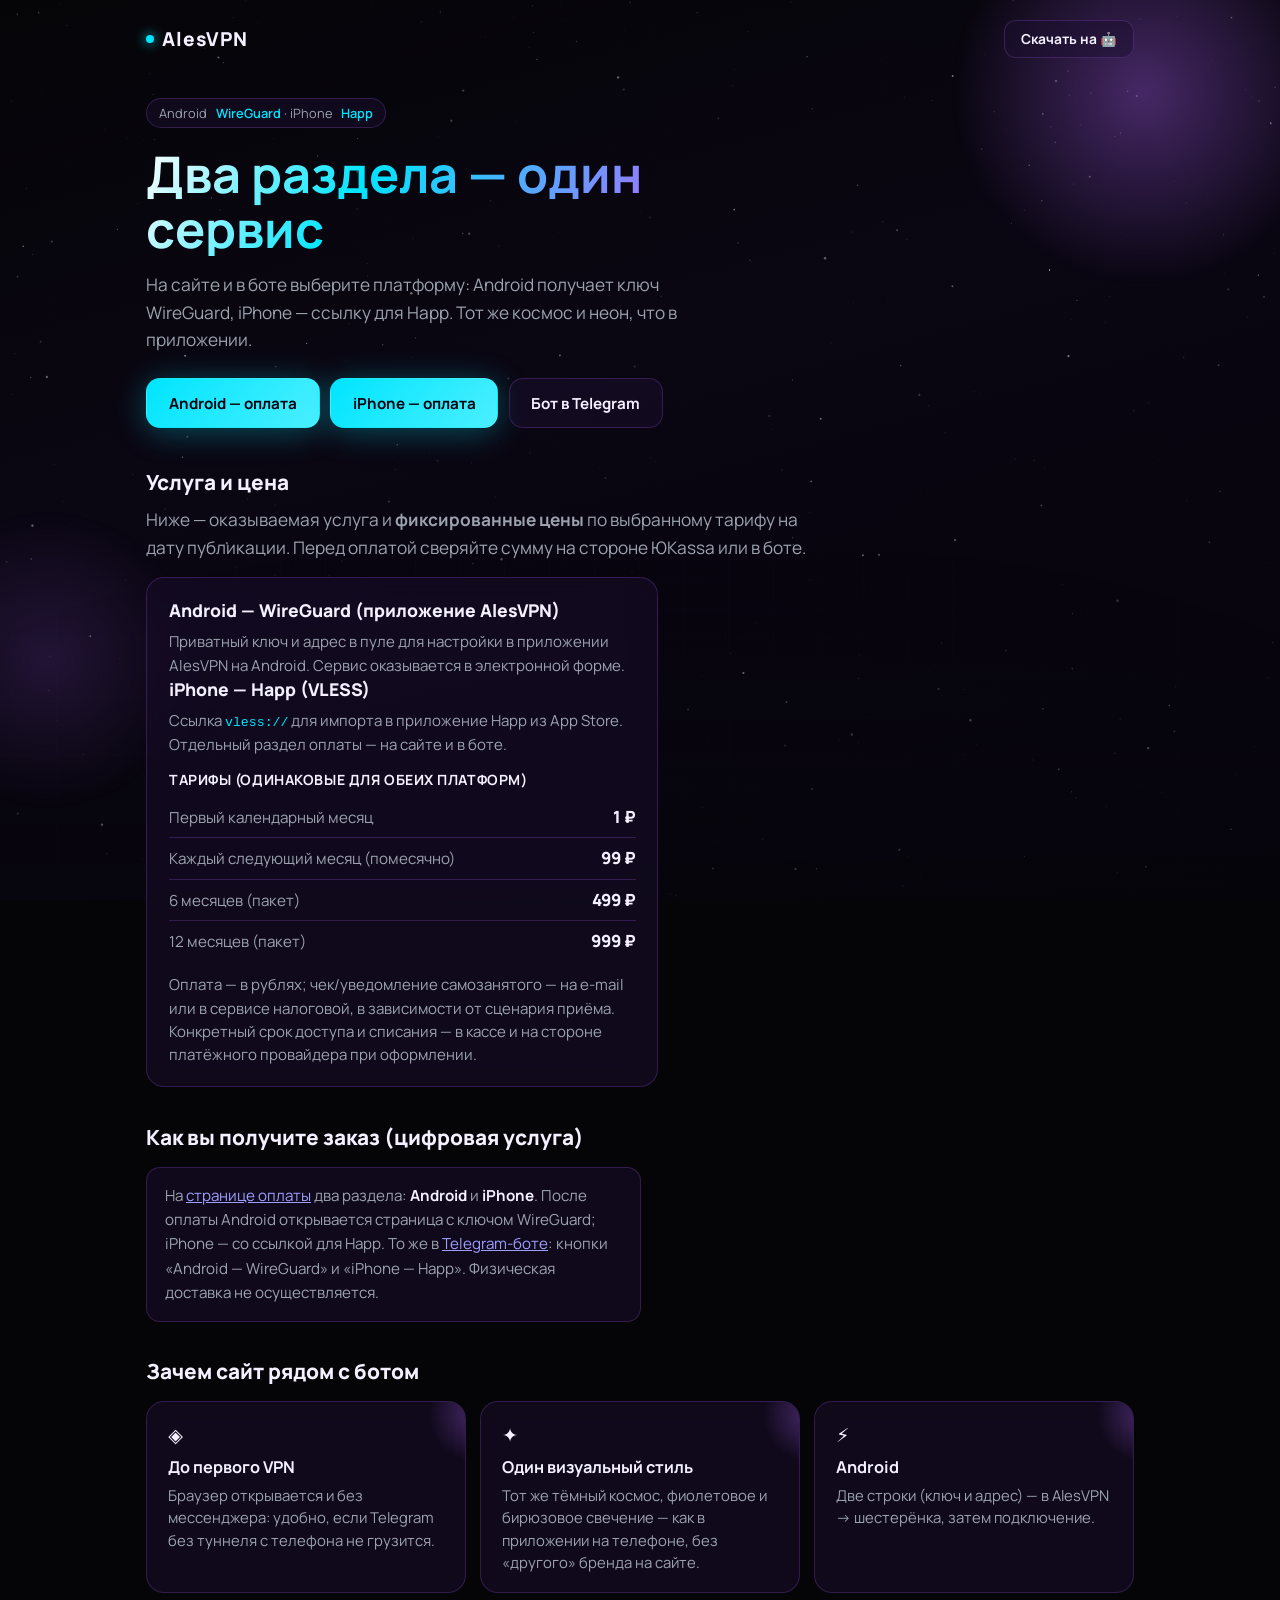
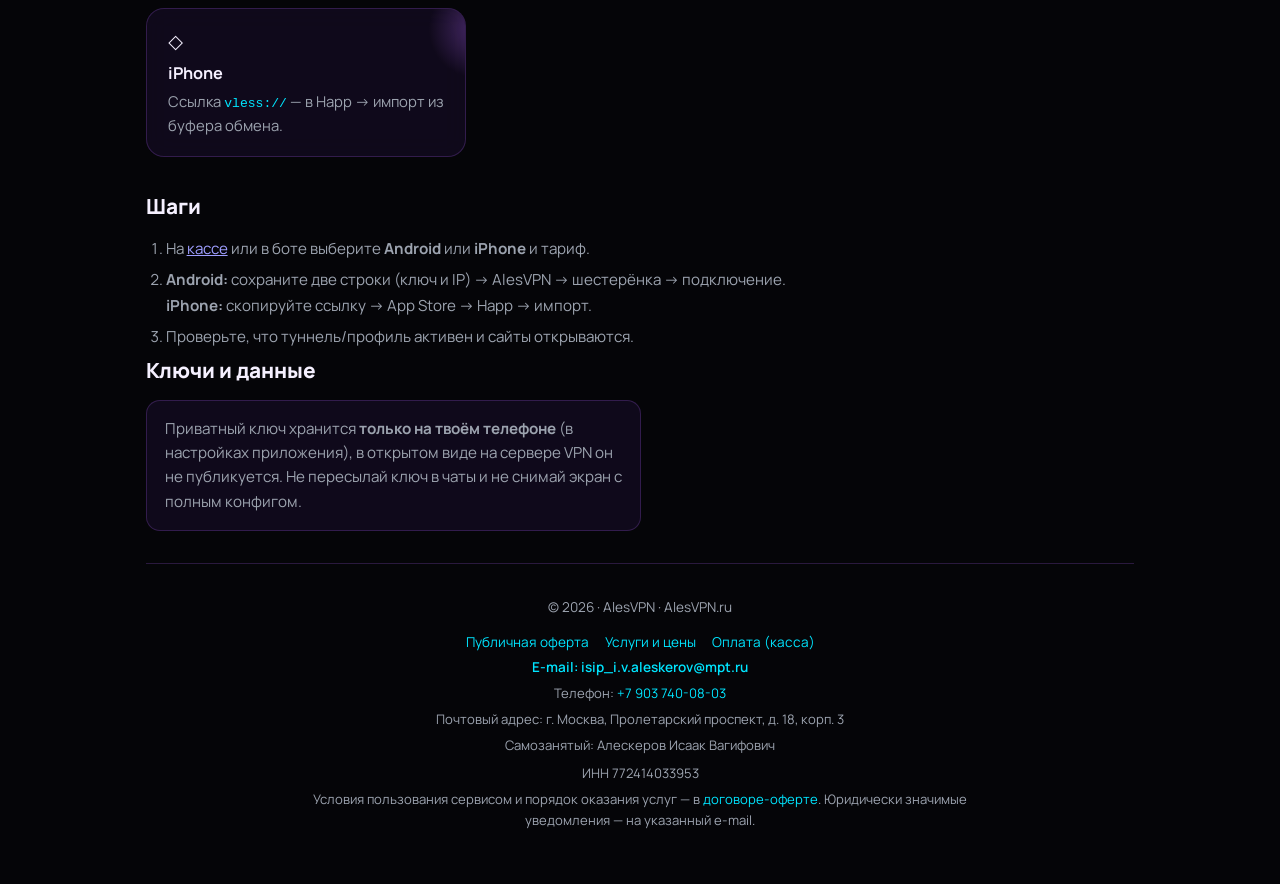
==== commit 9dfe6bb3: "feat: раздельная выдача Android (WireGuard) и iOS (Happ) на сайте и в боте" ====
--- a/web/index.html
+++ b/web/index.html
@@ -7,12 +7,12 @@
     <meta name="theme-color" content="#050508" />
     <meta
       name="description"
-      content="AlesVPN — WireGuard VPN. Оформление доступа, ключ в приложение для Android. Космическая тёмная тема."
+      content="AlesVPN — Android (WireGuard) и iPhone (Happ). Оформление доступа на сайте или в Telegram-боте."
     />
     <meta property="og:title" content="AlesVPN" />
     <meta
       property="og:description"
-      content="Доступ и ключ в одном ритме с приложением. WireGuard, неон, тёмный космос."
+      content="Два раздела: Android — WireGuard, iPhone — Happ. Неон, тёмный космос."
     />
     <meta property="og:type" content="website" />
     <meta property="og:locale" content="ru_RU" />
@@ -76,11 +76,11 @@
         >
       </header>
 
-      <p class="pill">WireGuard <b>и приложение AlesVPN</b></p>
-      <h1>Доступ и ключ — без путаницы</h1>
+      <p class="pill">Android <b>WireGuard</b> · iPhone <b>Happ</b></p>
+      <h1>Два раздела — один сервис</h1>
       <p class="sub">
-        Оформление через браузер, пока туннель ещё не настроен. Визуально — тот
-        же космос, неон и тёмный фон, что в клиенте на Android.
+        На сайте и в боте выберите платформу: Android получает ключ WireGuard,
+        iPhone — ссылку для Happ. Тот же космос и неон, что в приложении.
       </p>
 
       <p class="dns-hint" id="dns-hint" hidden>
@@ -90,12 +90,8 @@
       </p>
 
       <div class="cta">
-        <a
-          class="btn btn-main"
-          id="link-pay"
-          href="/pay/"
-          >Получить доступ</a
-        >
+        <a class="btn btn-main" href="/pay/#android">Android — оплата</a>
+        <a class="btn btn-main" href="/pay/#ios">iPhone — оплата</a>
         <a
           class="btn btn-ghost"
           id="link-tg"
@@ -113,13 +109,17 @@
         стороне ЮKassa или в боте.
       </p>
       <div class="product-offer">
-        <h3>Доступ к VPN AlesVPN (WireGuard)</h3>
+        <h3>Android — WireGuard (приложение AlesVPN)</h3>
         <p>
-          Предоставление сетевого доступа к VPN: учёт в сети, приватный ключ и
-          адрес в пуле для настройки в приложении AlesVPN на Android. Сервис
-          оказывается в электронной форме, без поставки физического товара.
-        </p>
-        <p class="price-tiers-title">Тарифы</p>
+          Приватный ключ и адрес в пуле для настройки в приложении AlesVPN на
+          Android. Сервис оказывается в электронной форме.
+        </p>
+        <h3>iPhone — Happ (VLESS)</h3>
+        <p>
+          Ссылка <code>vless://</code> для импорта в приложение Happ из App
+          Store. Отдельный раздел оплаты — на сайте и в боте.
+        </p>
+        <p class="price-tiers-title">Тарифы (одинаковые для обеих платформ)</p>
         <ul class="price-tiers">
           <li><span>Первый календарный месяц</span> <strong>1 ₽</strong></li>
           <li>
@@ -138,14 +138,12 @@
 
       <h2 id="получение">Как вы получите заказ (цифровая услуга)</h2>
       <div class="delivery-block" id="доставка">
-        После подтверждения оплаты на сайте открывается <strong>страница с
-        приватным ключом и полным конфигом</strong> (список тарифов —
-        <a href="/pay/">оплата AlesVPN</a>). Тот же доступ по желанию можно
-        оформить в <a href="https://t.me/AlesVPN_bot">Telegram-боте</a> или
-        согласовать по e-mail. Ключ вводится в приложение
-        AlesVPN в настройках, затем на устройстве
-        устанавливается туннель. Физическая доставка и выдача на носителе не
-        осуществляются.
+        На <a href="/pay/">странице оплаты</a> два раздела:
+        <strong>Android</strong> и <strong>iPhone</strong>. После оплаты Android
+        открывается страница с ключом WireGuard; iPhone — со ссылкой для Happ.
+        То же в <a href="https://t.me/AlesVPN_bot">Telegram-боте</a>: кнопки
+        «Android — WireGuard» и «iPhone — Happ». Физическая доставка не
+        осуществляется.
       </div>
 
       <h2 id="зачем">Зачем сайт рядом с ботом</h2>
@@ -168,18 +166,17 @@
         </div>
         <div class="card">
           <div class="ic" aria-hidden="true">⚡</div>
-          <h3>Ключ в приложение</h3>
-          <p>
-            Две строки (ключ и адрес в сети VPN) — в настройки с шестерёнки,
-            затем подключение на устройстве.
+          <h3>Android</h3>
+          <p>
+            Две строки (ключ и адрес) — в AlesVPN → шестерёнка, затем
+            подключение.
           </p>
         </div>
         <div class="card">
           <div class="ic" aria-hidden="true">◇</div>
-          <h3>WireGuard</h3>
-          <p>
-            Быстрый протокол, без лишней магии: конфиг как у обычного
-            WireGuard-клиента.
+          <h3>iPhone</h3>
+          <p>
+            Ссылка <code>vless://</code> — в Happ → импорт из буфера обмена.
           </p>
         </div>
       </div>
@@ -187,17 +184,15 @@
       <h2 id="шаги">Шаги</h2>
       <ol class="steps">
         <li>
-          Оплати на <a href="/pay/">странице кассы</a> (или в боте) — по ценам
-          из раздела «<a href="#услуги">Услуга и цена</a>», почта
-          внизу страницы.
+          На <a href="/pay/">кассе</a> или в боте выберите
+          <strong>Android</strong> или <strong>iPhone</strong> и тариф.
         </li>
         <li>
-          После оплаты <strong>сайт</strong> покажет две строки (приватный ключ и
-          адрес в сети, например <code>10.8.0.5/32</code>) — сохрани их. Если
-          оформлял в боте, ключ и там.
+          <strong>Android:</strong> сохраните две строки (ключ и IP) → AlesVPN →
+          шестерёнка → подключение.<br />
+          <strong>iPhone:</strong> скопируйте ссылку → App Store → Happ → импорт.
         </li>
-        <li>Открой AlesVPN → <strong>шестерёнка</strong> → вставь две строки → сохрани.</li>
-        <li>На главном экране нажми подключение — туннель поднимается на устройстве.</li>
+        <li>Проверьте, что туннель/профиль активен и сайты открываются.</li>
       </ol>
 
       <h2 id="безопасность">Ключи и данные</h2>
@@ -237,13 +232,8 @@
       (function () {
         var n = document.getElementById("config");
         if (n) {
-          var p = n.getAttribute("data-pay");
           var t = n.getAttribute("data-tg");
           var k = n.getAttribute("data-apk");
-          if (p) {
-            var a = document.getElementById("link-pay");
-            if (a) a.href = p;
-          }
           if (t) {
             var b = document.getElementById("link-tg");
             if (b) b.href = t;
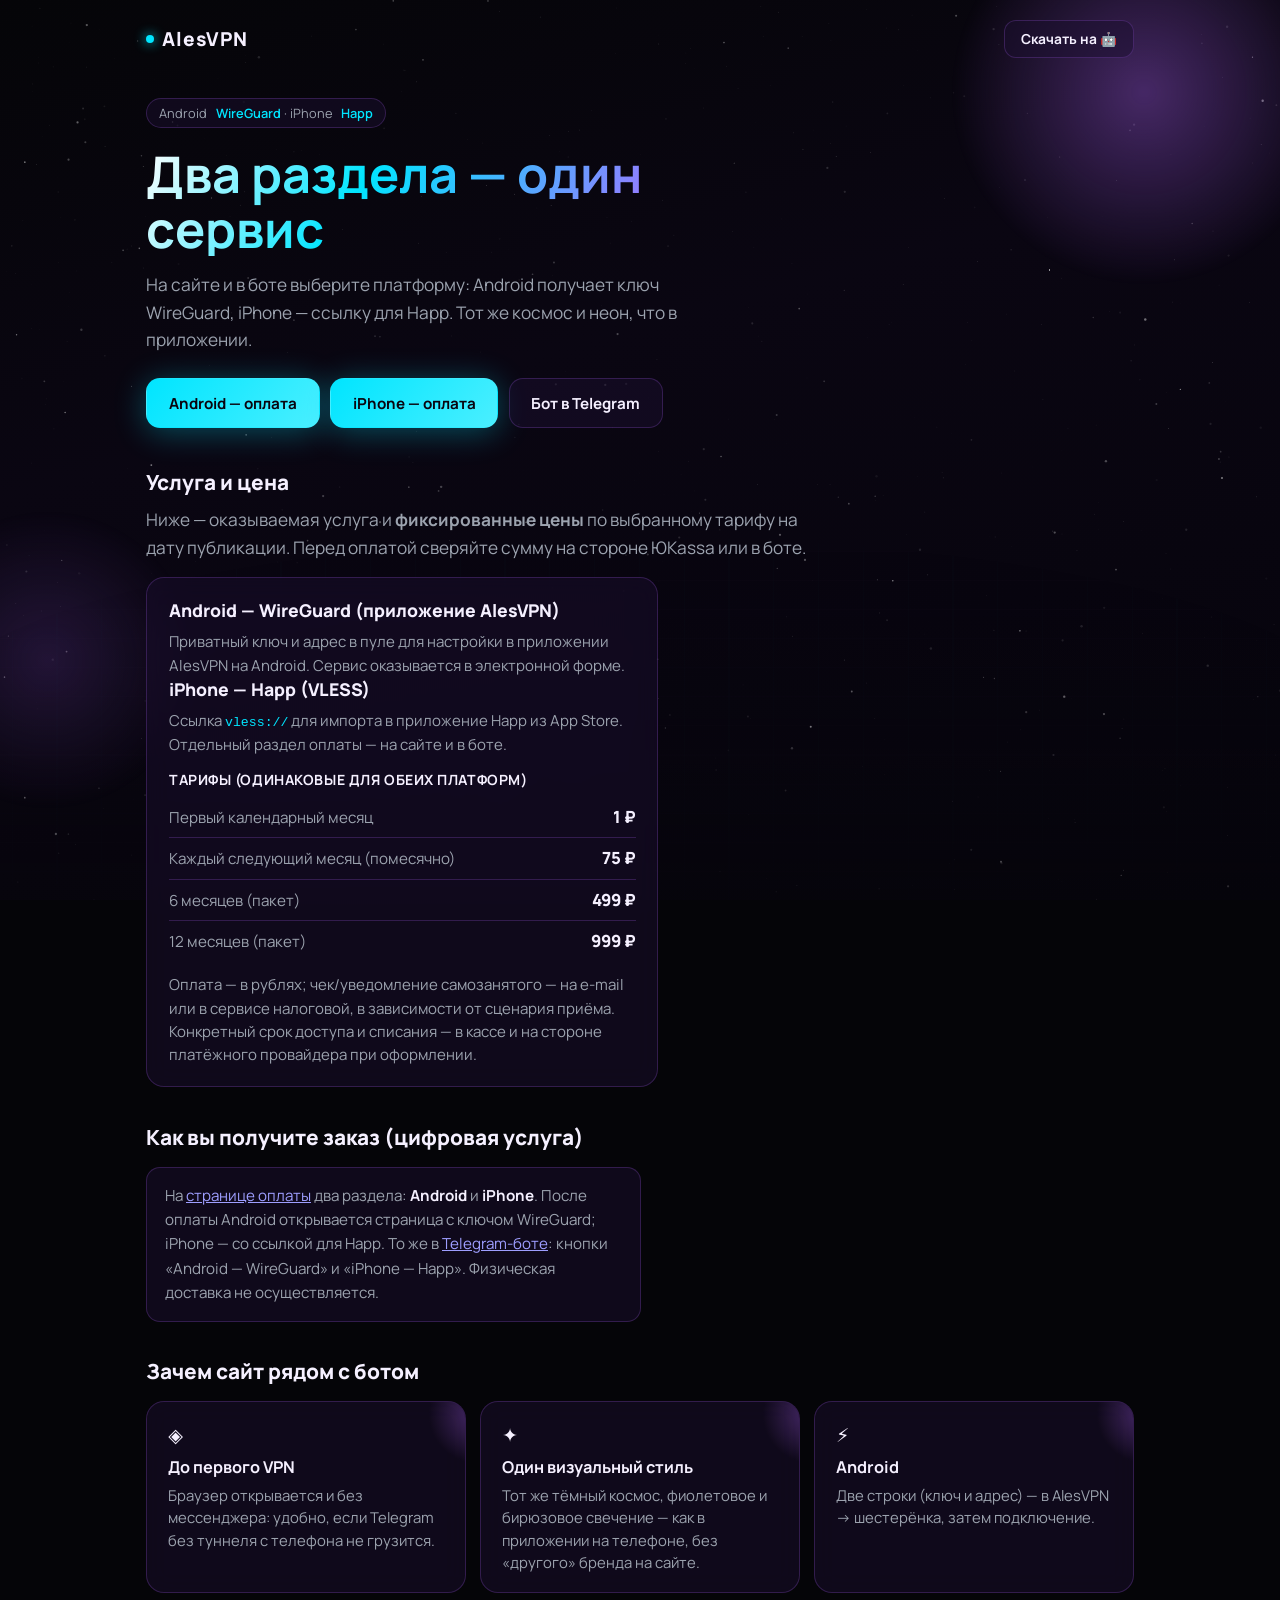
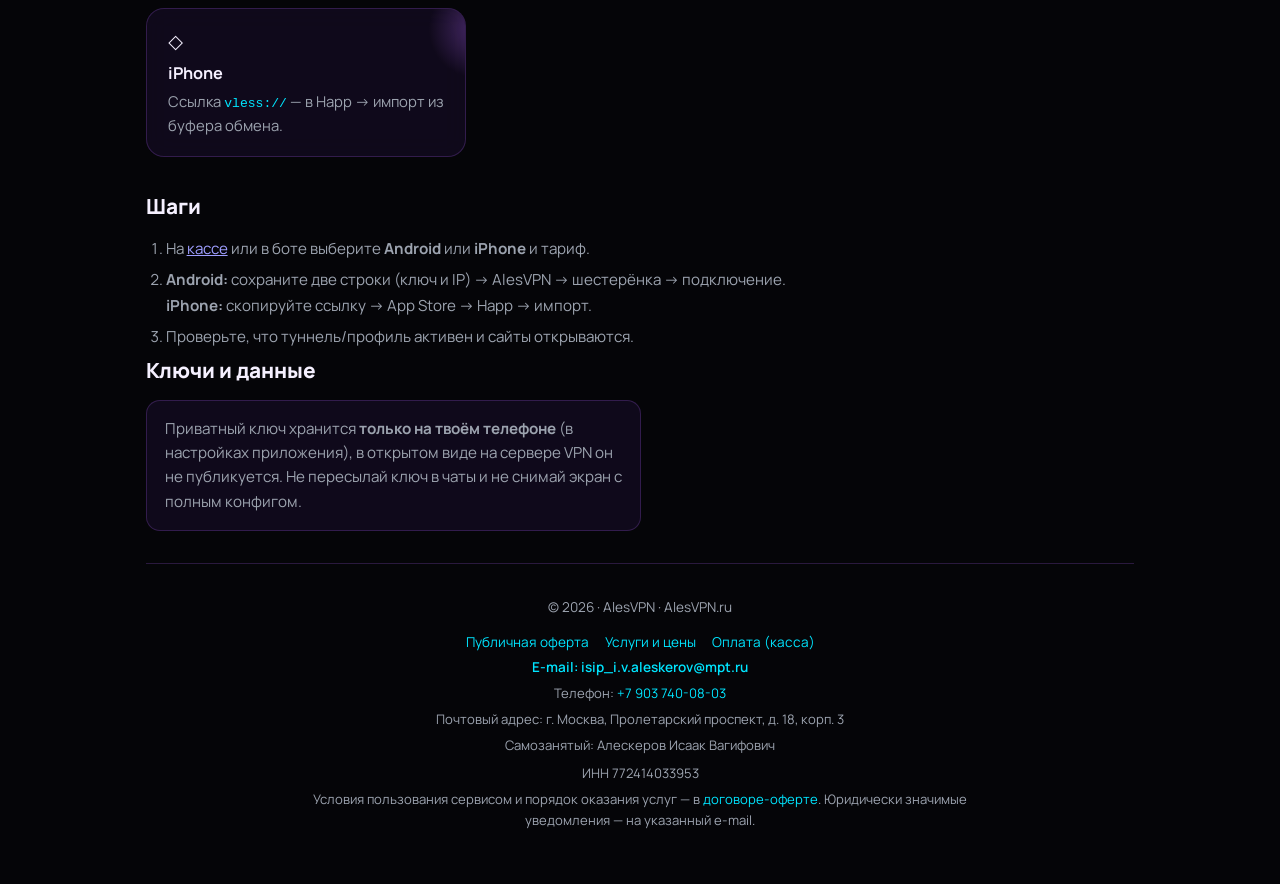
==== commit 81eb6f23: "feat(bot): оплата только через СБП (ЮKassa), месяц 75 ₽" ====
--- a/web/index.html
+++ b/web/index.html
@@ -123,7 +123,7 @@
         <ul class="price-tiers">
           <li><span>Первый календарный месяц</span> <strong>1 ₽</strong></li>
           <li>
-            <span>Каждый следующий месяц (помесячно)</span> <strong>99 ₽</strong>
+            <span>Каждый следующий месяц (помесячно)</span> <strong>75 ₽</strong>
           </li>
           <li><span>6 месяцев (пакет)</span> <strong>499 ₽</strong></li>
           <li><span>12 месяцев (пакет)</span> <strong>999 ₽</strong></li>
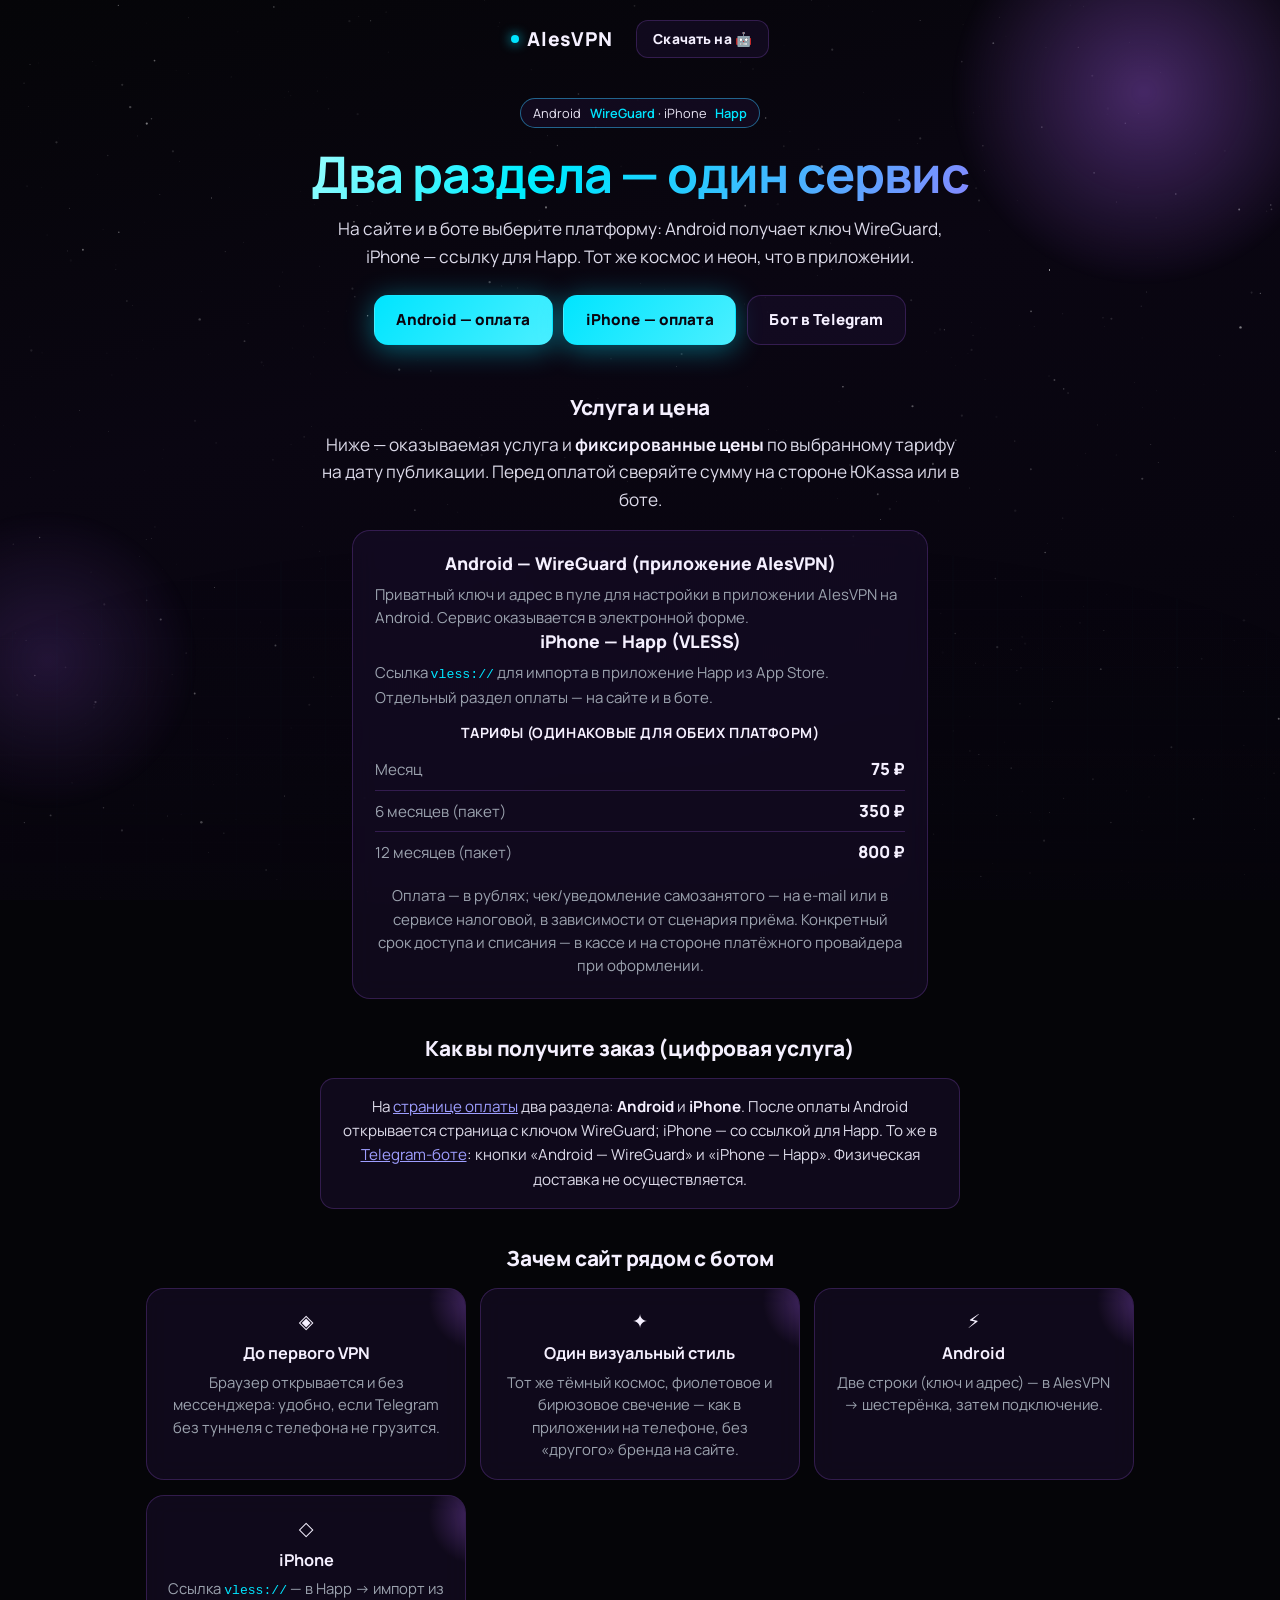
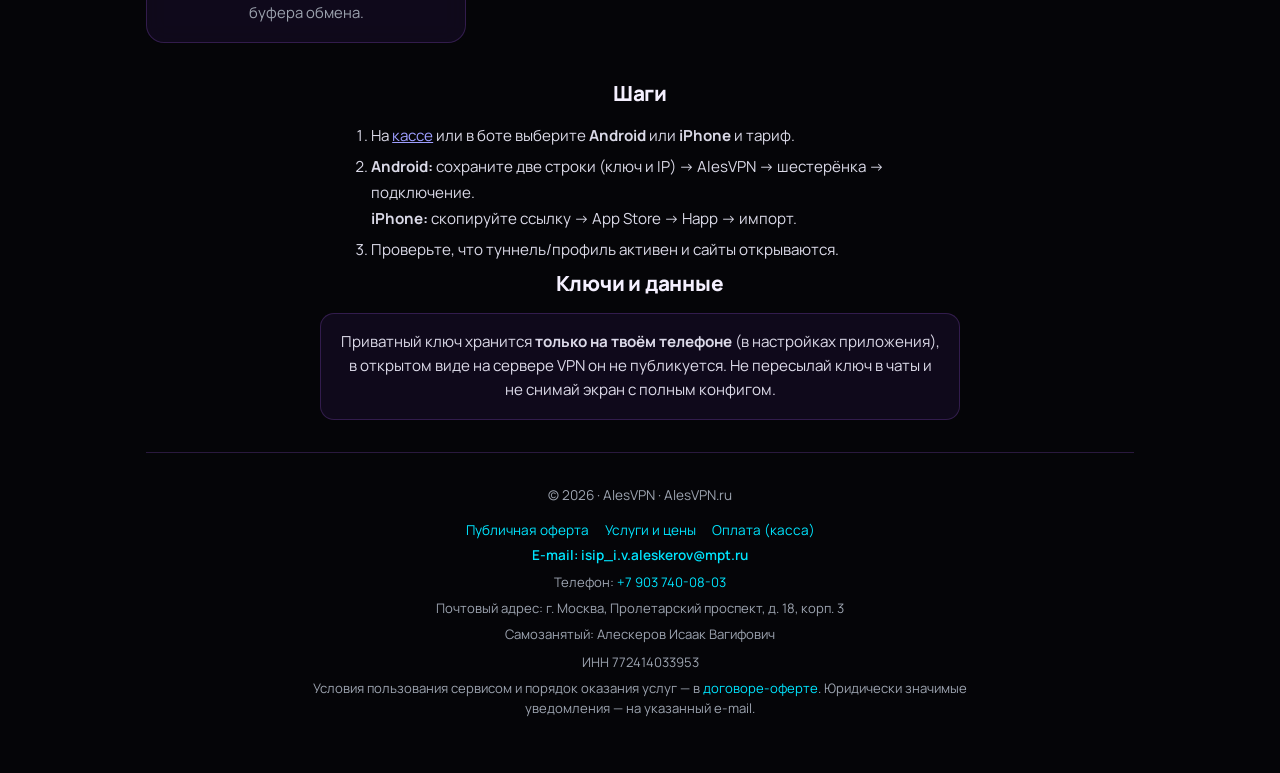
==== commit c1f8790f: "S" ====
--- a/web/index.html
+++ b/web/index.html
@@ -61,7 +61,7 @@
       <div class="earth"></div>
     </div>
 
-    <div class="wrap" id="content">
+    <div class="wrap wrap-center" id="content">
       <header>
         <a class="logo" href="#" aria-label="AlesVPN — наверх">
           <span aria-hidden="true"></span>
@@ -76,6 +76,7 @@
         >
       </header>
 
+      <div class="hero">
       <p class="pill">Android <b>WireGuard</b> · iPhone <b>Happ</b></p>
       <h1>Два раздела — один сервис</h1>
       <p class="sub">
@@ -101,6 +102,7 @@
           >Бот в Telegram</a
         >
       </div>
+      </div>
 
       <h2 id="услуги">Услуга и цена</h2>
       <p class="sub sub-tight">
@@ -121,12 +123,11 @@
         </p>
         <p class="price-tiers-title">Тарифы (одинаковые для обеих платформ)</p>
         <ul class="price-tiers">
-          <li><span>Первый календарный месяц</span> <strong>1 ₽</strong></li>
           <li>
-            <span>Каждый следующий месяц (помесячно)</span> <strong>75 ₽</strong>
+            <span>Месяц</span> <strong>75 ₽</strong>
           </li>
-          <li><span>6 месяцев (пакет)</span> <strong>499 ₽</strong></li>
-          <li><span>12 месяцев (пакет)</span> <strong>999 ₽</strong></li>
+          <li><span>6 месяцев (пакет)</span> <strong>350 ₽</strong></li>
+          <li><span>12 месяцев (пакет)</span> <strong>800 ₽</strong></li>
         </ul>
         <p>
           Оплата — в рублях; чек/уведомление самозанятого — на e-mail или в
--- a/web/assets/style.css
+++ b/web/assets/style.css
@@ -28,6 +28,9 @@
   color: var(--text);
   font-family: var(--font);
   background: var(--bg-0);
+  -webkit-font-smoothing: antialiased;
+  -moz-osx-font-smoothing: grayscale;
+  text-rendering: optimizeLegibility;
 }
 .skip-link {
   position: absolute;
@@ -713,6 +716,98 @@
 .oferta-back:hover {
   text-decoration: underline;
 }
+
+/* Лендинг: центр + более чёткий текст */
+.wrap-center {
+  text-align: center;
+}
+.wrap-center header {
+  justify-content: center;
+  gap: 1rem 1.5rem;
+}
+.wrap-center .hero {
+  display: flex;
+  flex-direction: column;
+  align-items: center;
+  margin: 0 0 0.5rem;
+}
+.wrap-center h1 {
+  max-width: none;
+  width: 100%;
+  margin-left: auto;
+  margin-right: auto;
+  letter-spacing: -0.02em;
+  filter: contrast(1.08);
+}
+.wrap-center .sub,
+.wrap-center .sub-tight,
+.wrap-center .dns-hint,
+.wrap-center .security,
+.wrap-center .delivery-block {
+  max-width: 40rem;
+  width: 100%;
+  margin-left: auto;
+  margin-right: auto;
+  color: color-mix(in srgb, var(--text) 72%, var(--muted));
+}
+.wrap-center .sub strong,
+.wrap-center .sub-tight strong {
+  color: var(--text);
+  font-weight: 700;
+}
+.wrap-center .pill {
+  margin-left: auto;
+  margin-right: auto;
+  border-color: color-mix(in srgb, var(--cyan) 35%, var(--line));
+  color: color-mix(in srgb, var(--text) 85%, var(--muted));
+}
+.wrap-center .cta {
+  justify-content: center;
+  width: 100%;
+}
+.wrap-center h2 {
+  text-align: center;
+  letter-spacing: -0.01em;
+}
+.wrap-center .product-offer {
+  max-width: 36rem;
+  margin-left: auto;
+  margin-right: auto;
+  text-align: left;
+}
+.wrap-center .product-offer h3 {
+  text-align: center;
+}
+.wrap-center .product-offer .price-tiers-title {
+  text-align: center;
+}
+.wrap-center .product-offer > p:last-child {
+  text-align: center;
+}
+.wrap-center .grid {
+  text-align: left;
+}
+.wrap-center .card {
+  text-align: center;
+}
+.wrap-center .card .ic {
+  display: block;
+}
+.wrap-center ol.steps {
+  max-width: 36rem;
+  margin-left: auto;
+  margin-right: auto;
+  text-align: left;
+  color: color-mix(in srgb, var(--text) 70%, var(--muted));
+}
+.wrap-center .btn {
+  font-weight: 800;
+  letter-spacing: 0.01em;
+}
+.wrap-center .btn-main {
+  box-shadow: 0 4px 28px color-mix(in srgb, var(--cyan) 42%, transparent);
+}
+
 @media (prefers-reduced-motion: reduce) {
   .glow-tr,
   .glow-bl,
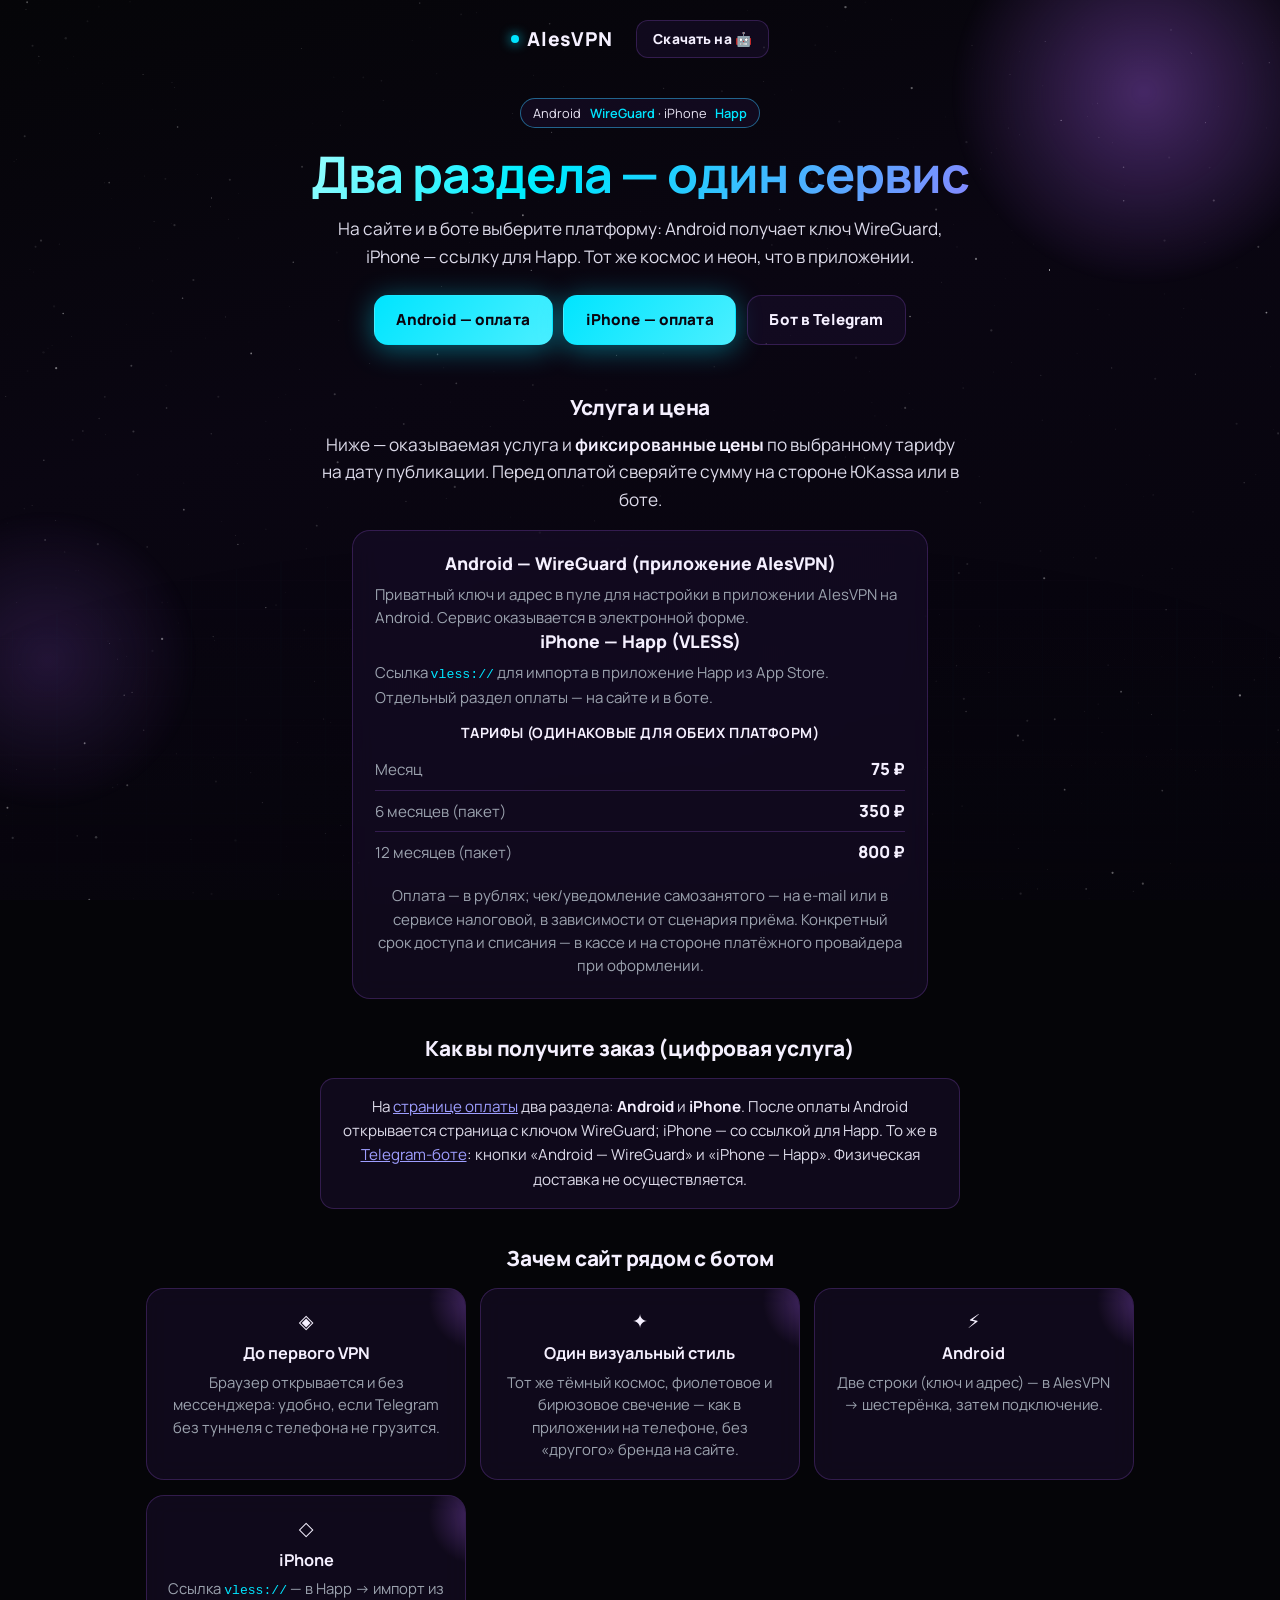
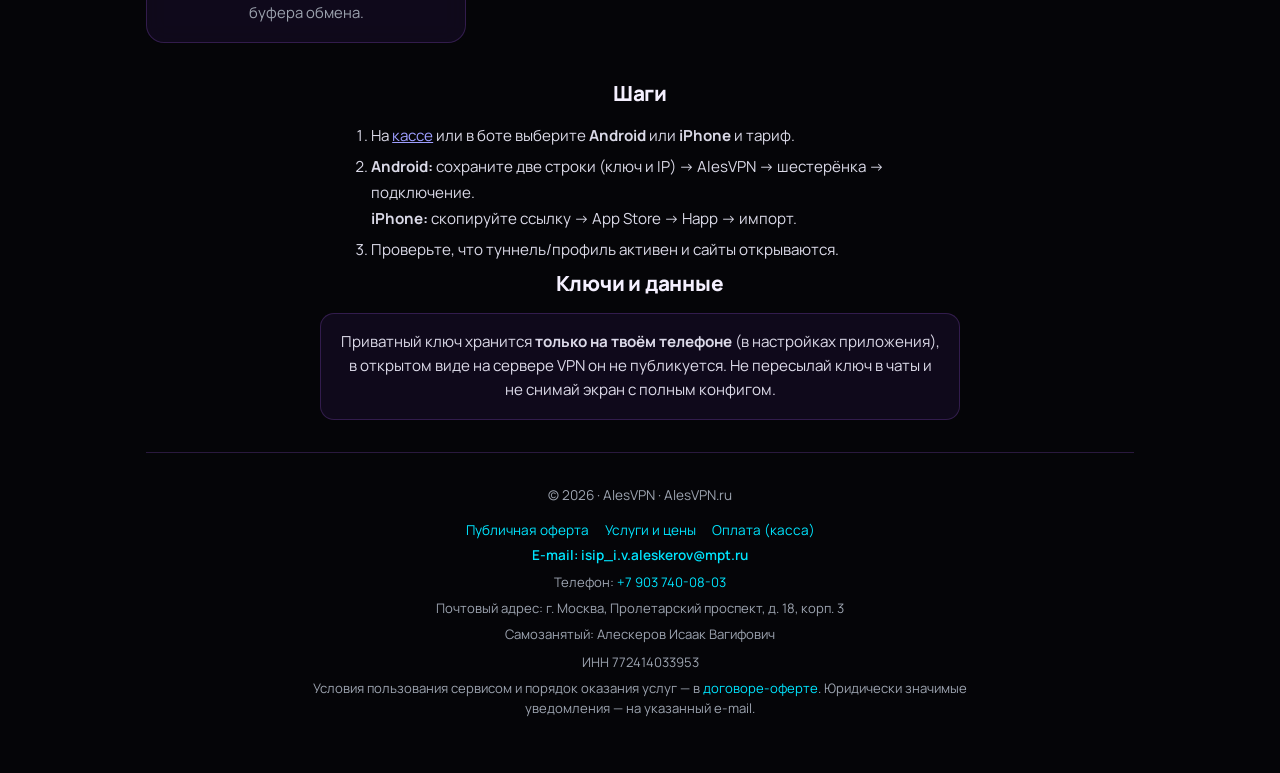
==== commit 5e7e0714: "upd s" ====
--- a/web/index.html
+++ b/web/index.html
@@ -24,7 +24,7 @@
       href="https://fonts.googleapis.com/css2?family=Manrope:wght@500;600;700;800&display=swap"
       rel="stylesheet"
     />
-    <link rel="stylesheet" href="assets/style.css" />
+    <link rel="stylesheet" href="assets/style.css?v=20260918c" />
   </head>
   <body>
     <a class="skip-link" href="#content">К содержанию</a>
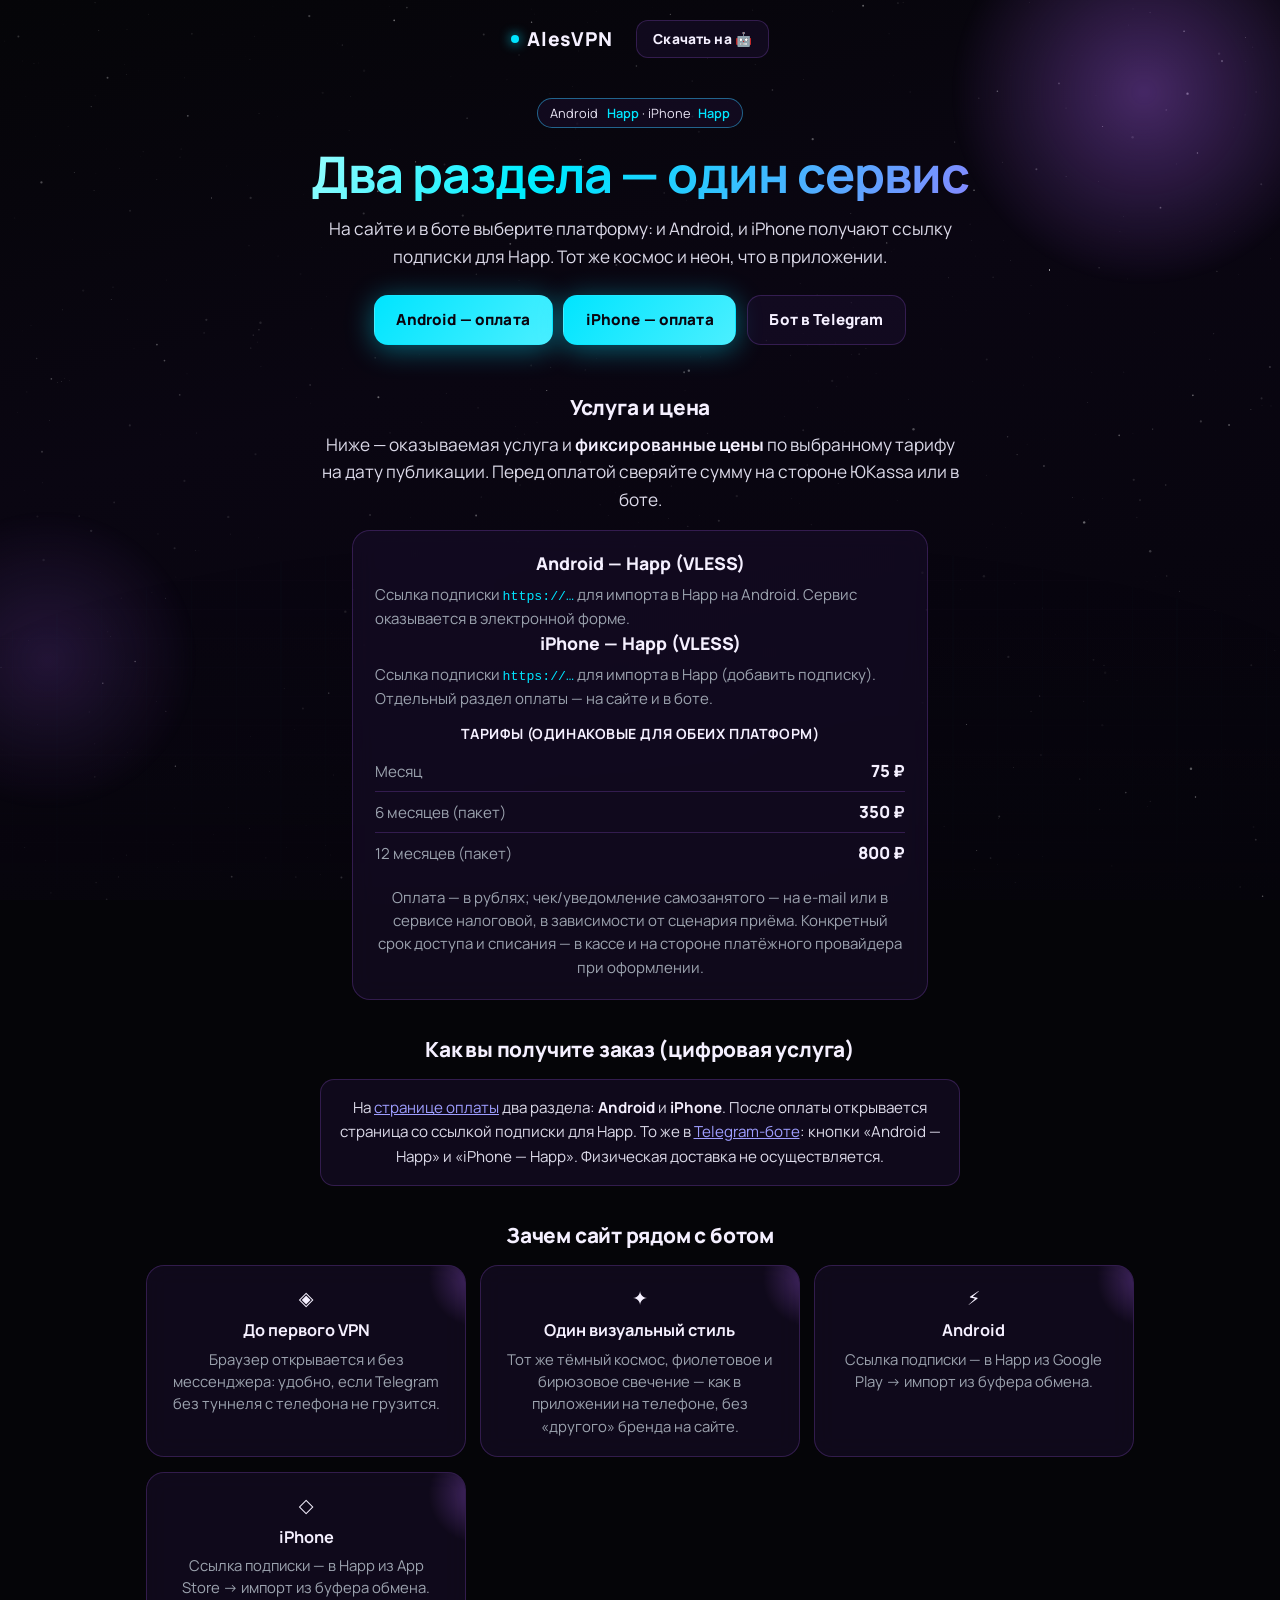
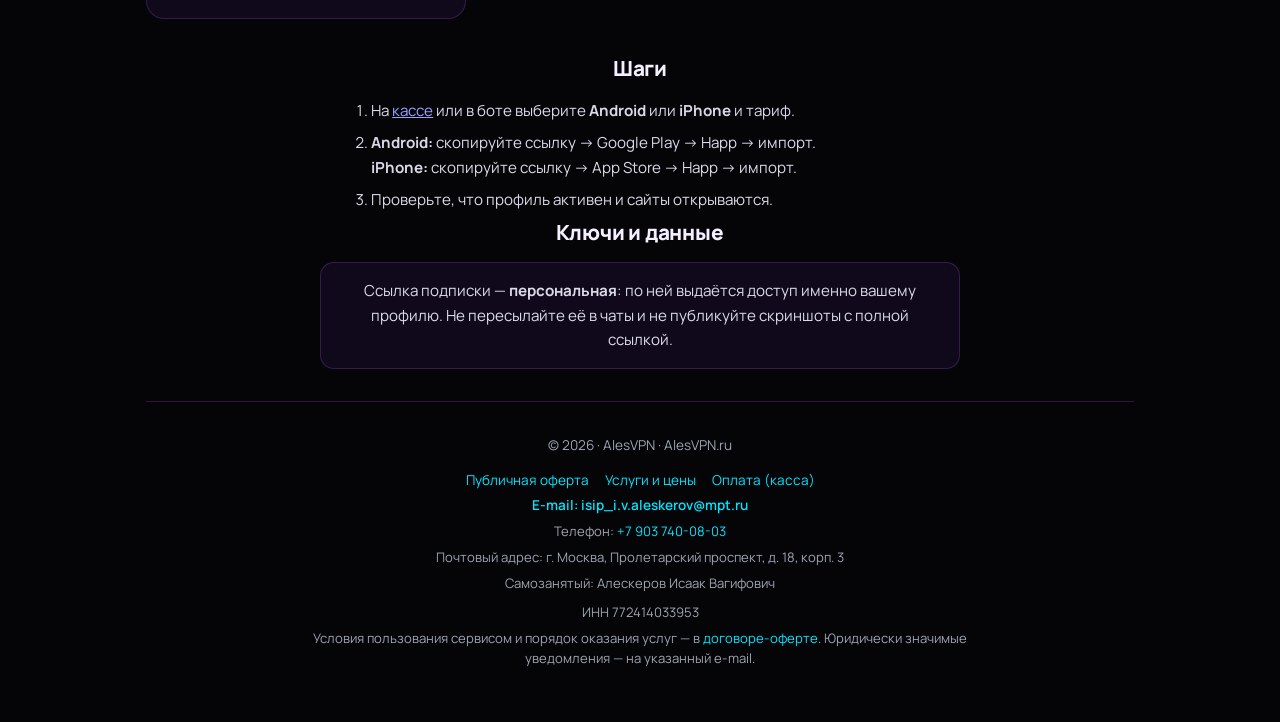
==== commit 1bb19f1f: "feat(bot): личный кабинет Happ с продлением, админкой и доп. ключами Co-authored-by: Cursor <cursora" ====
--- a/web/index.html
+++ b/web/index.html
@@ -7,12 +7,12 @@
     <meta name="theme-color" content="#050508" />
     <meta
       name="description"
-      content="AlesVPN — Android (WireGuard) и iPhone (Happ). Оформление доступа на сайте или в Telegram-боте."
+      content="AlesVPN — доступ для Android и iPhone через Happ. Оформление на сайте или в Telegram-боте."
     />
     <meta property="og:title" content="AlesVPN" />
     <meta
       property="og:description"
-      content="Два раздела: Android — WireGuard, iPhone — Happ. Неон, тёмный космос."
+      content="Android и iPhone — подписка Happ. Неон, тёмный космос."
     />
     <meta property="og:type" content="website" />
     <meta property="og:locale" content="ru_RU" />
@@ -77,11 +77,11 @@
       </header>
 
       <div class="hero">
-      <p class="pill">Android <b>WireGuard</b> · iPhone <b>Happ</b></p>
+      <p class="pill">Android <b>Happ</b> · iPhone <b>Happ</b></p>
       <h1>Два раздела — один сервис</h1>
       <p class="sub">
-        На сайте и в боте выберите платформу: Android получает ключ WireGuard,
-        iPhone — ссылку для Happ. Тот же космос и неон, что в приложении.
+        На сайте и в боте выберите платформу: и Android, и iPhone получают
+        ссылку подписки для Happ. Тот же космос и неон, что в приложении.
       </p>
 
       <p class="dns-hint" id="dns-hint" hidden>
@@ -111,15 +111,15 @@
         стороне ЮKassa или в боте.
       </p>
       <div class="product-offer">
-        <h3>Android — WireGuard (приложение AlesVPN)</h3>
+        <h3>Android — Happ (VLESS)</h3>
         <p>
-          Приватный ключ и адрес в пуле для настройки в приложении AlesVPN на
-          Android. Сервис оказывается в электронной форме.
+          Ссылка подписки <code>https://…</code> для импорта в Happ на Android.
+          Сервис оказывается в электронной форме.
         </p>
         <h3>iPhone — Happ (VLESS)</h3>
         <p>
-          Ссылка <code>vless://</code> для импорта в приложение Happ из App
-          Store. Отдельный раздел оплаты — на сайте и в боте.
+          Ссылка подписки <code>https://…</code> для импорта в Happ (добавить
+          подписку). Отдельный раздел оплаты — на сайте и в боте.
         </p>
         <p class="price-tiers-title">Тарифы (одинаковые для обеих платформ)</p>
         <ul class="price-tiers">
@@ -140,10 +140,10 @@
       <h2 id="получение">Как вы получите заказ (цифровая услуга)</h2>
       <div class="delivery-block" id="доставка">
         На <a href="/pay/">странице оплаты</a> два раздела:
-        <strong>Android</strong> и <strong>iPhone</strong>. После оплаты Android
-        открывается страница с ключом WireGuard; iPhone — со ссылкой для Happ.
-        То же в <a href="https://t.me/AlesVPN_bot">Telegram-боте</a>: кнопки
-        «Android — WireGuard» и «iPhone — Happ». Физическая доставка не
+        <strong>Android</strong> и <strong>iPhone</strong>. После оплаты
+        открывается страница со ссылкой подписки для Happ. То же в
+        <a href="https://t.me/AlesVPN_bot">Telegram-боте</a>: кнопки
+        «Android — Happ» и «iPhone — Happ». Физическая доставка не
         осуществляется.
       </div>
 
@@ -169,15 +169,14 @@
           <div class="ic" aria-hidden="true">⚡</div>
           <h3>Android</h3>
           <p>
-            Две строки (ключ и адрес) — в AlesVPN → шестерёнка, затем
-            подключение.
+            Ссылка подписки — в Happ из Google Play → импорт из буфера обмена.
           </p>
         </div>
         <div class="card">
           <div class="ic" aria-hidden="true">◇</div>
           <h3>iPhone</h3>
           <p>
-            Ссылка <code>vless://</code> — в Happ → импорт из буфера обмена.
+            Ссылка подписки — в Happ из App Store → импорт из буфера обмена.
           </p>
         </div>
       </div>
@@ -189,19 +188,18 @@
           <strong>Android</strong> или <strong>iPhone</strong> и тариф.
         </li>
         <li>
-          <strong>Android:</strong> сохраните две строки (ключ и IP) → AlesVPN →
-          шестерёнка → подключение.<br />
+          <strong>Android:</strong> скопируйте ссылку → Google Play → Happ →
+          импорт.<br />
           <strong>iPhone:</strong> скопируйте ссылку → App Store → Happ → импорт.
         </li>
-        <li>Проверьте, что туннель/профиль активен и сайты открываются.</li>
+        <li>Проверьте, что профиль активен и сайты открываются.</li>
       </ol>
 
       <h2 id="безопасность">Ключи и данные</h2>
       <p class="security">
-        Приватный ключ хранится <strong>только на твоём телефоне</strong> (в
-        настройках приложения), в открытом виде на сервере VPN он не
-        публикуется. Не пересылай ключ в чаты и не снимай экран с полным
-        конфигом.
+        Ссылка подписки — <strong>персональная</strong>: по ней выдаётся доступ
+        именно вашему профилю. Не пересылайте её в чаты и не публикуйте скриншоты
+        с полной ссылкой.
       </p>
 
       <footer>
